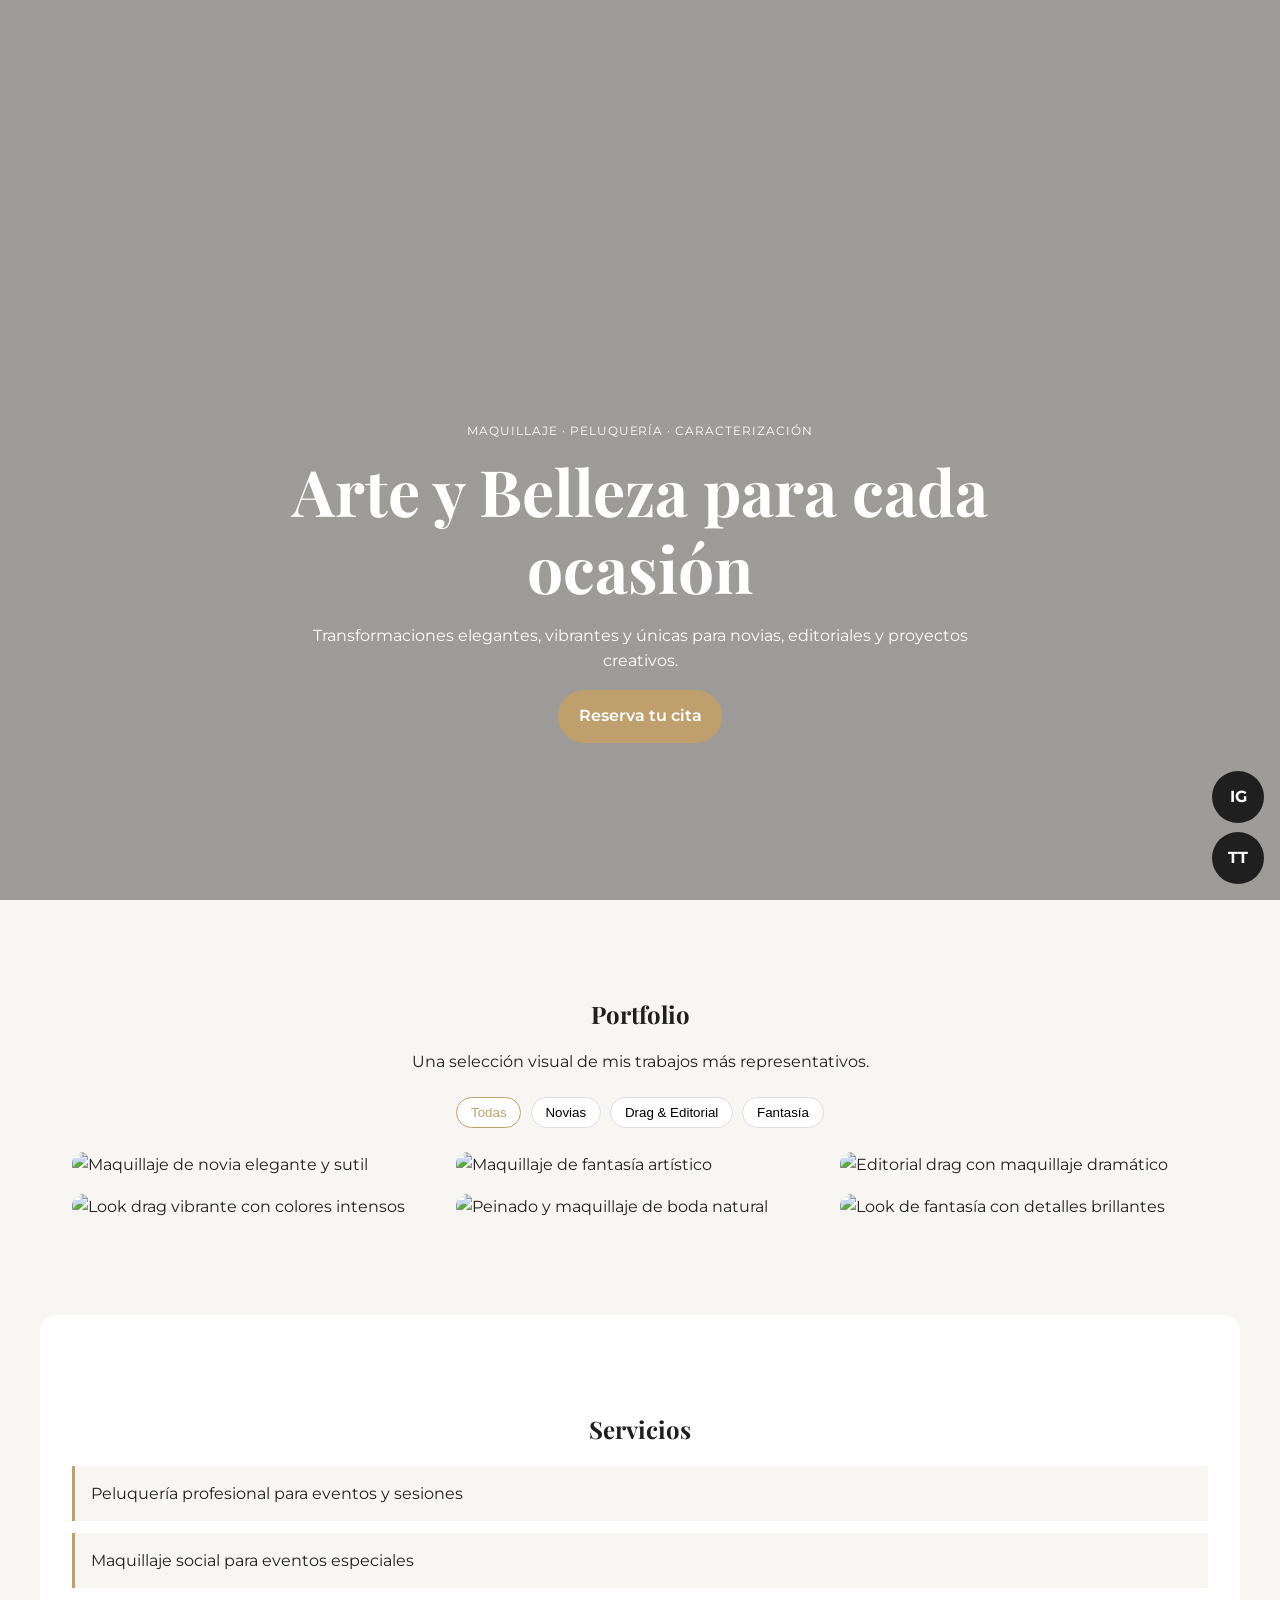
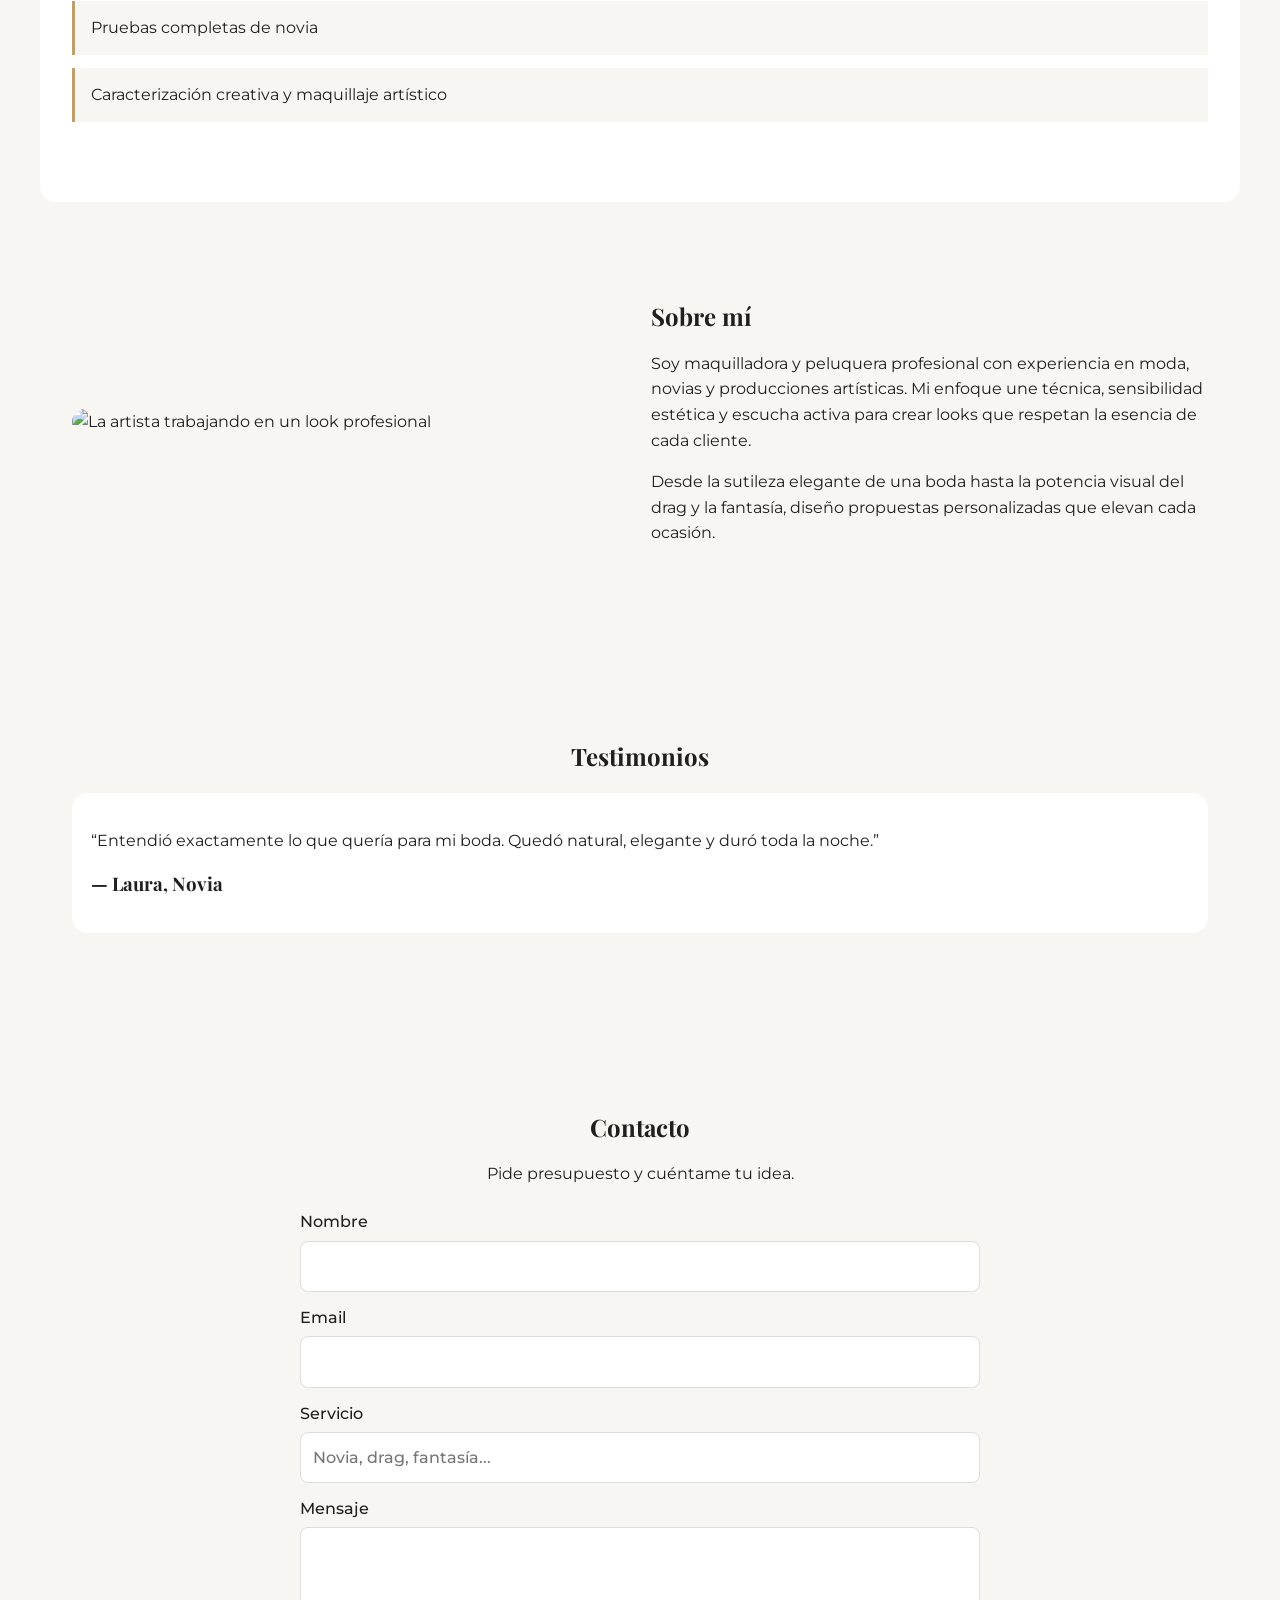
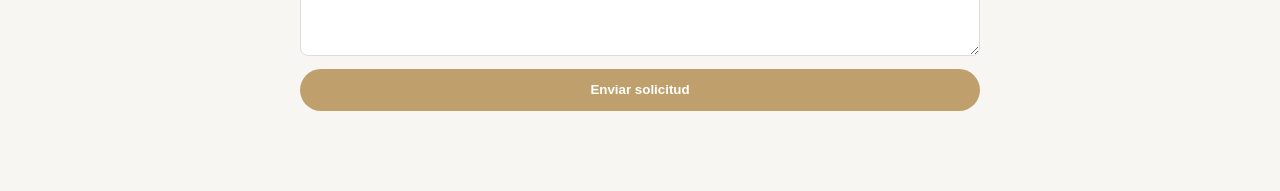
==== portfolio.html @ f9fb8cdd "Add root index.html for quick visual preview" ====
<!doctype html>
<html lang="es">
<head>
  <meta charset="UTF-8" />
  <meta name="viewport" content="width=device-width, initial-scale=1.0" />
  <meta name="description" content="Portfolio profesional de maquilladora y peluquera especializada en novias, drag y fantasía." />
  <title>Portfolio | Maquilladora & Peluquera Profesional</title>
  <link rel="preconnect" href="https://fonts.googleapis.com" />
  <link rel="preconnect" href="https://fonts.gstatic.com" crossorigin />
  <link href="https://fonts.googleapis.com/css2?family=Montserrat:wght@300;400;500;600&family=Playfair+Display:wght@500;700&display=swap" rel="stylesheet" />
  <link rel="stylesheet" href="portfolio.css" />
</head>
<body>
  <header class="hero" id="inicio">
    <div class="hero-overlay"></div>
    <div class="hero-content fade-in">
      <p class="hero-kicker">Maquillaje · Peluquería · Caracterización</p>
      <h1>Arte y Belleza para cada ocasión</h1>
      <p class="hero-subtitle">Transformaciones elegantes, vibrantes y únicas para novias, editoriales y proyectos creativos.</p>
      <a href="#contacto" class="btn-primary">Reserva tu cita</a>
    </div>
  </header>

  <main>
    <section class="section" id="portfolio">
      <div class="section-head fade-in">
        <h2>Portfolio</h2>
        <p>Una selección visual de mis trabajos más representativos.</p>
      </div>
      <div class="filters fade-in" role="tablist" aria-label="Filtros de galería">
        <button class="filter-btn active" data-filter="all">Todas</button>
        <button class="filter-btn" data-filter="novias">Novias</button>
        <button class="filter-btn" data-filter="drag">Drag & Editorial</button>
        <button class="filter-btn" data-filter="fantasia">Fantasía</button>
      </div>

      <div class="gallery" id="gallery">
        <article class="gallery-item fade-in" data-category="novias">
          <img src="https://images.unsplash.com/photo-1520854221256-17451cc331bf?auto=format&fit=crop&w=900&q=80" srcset="https://images.unsplash.com/photo-1520854221256-17451cc331bf?auto=format&fit=crop&w=480&q=70 480w, https://images.unsplash.com/photo-1520854221256-17451cc331bf?auto=format&fit=crop&w=900&q=80 900w" sizes="(max-width: 768px) 100vw, 33vw" alt="Maquillaje de novia elegante y sutil" loading="lazy" />
        </article>
        <article class="gallery-item fade-in" data-category="drag">
          <img src="https://images.unsplash.com/photo-1524504388940-b1c1722653e1?auto=format&fit=crop&w=900&q=80" srcset="https://images.unsplash.com/photo-1524504388940-b1c1722653e1?auto=format&fit=crop&w=480&q=70 480w, https://images.unsplash.com/photo-1524504388940-b1c1722653e1?auto=format&fit=crop&w=900&q=80 900w" sizes="(max-width: 768px) 100vw, 33vw" alt="Look drag vibrante con colores intensos" loading="lazy" />
        </article>
        <article class="gallery-item fade-in" data-category="fantasia">
          <img src="https://images.unsplash.com/photo-1487412720507-e7ab37603c6f?auto=format&fit=crop&w=900&q=80" srcset="https://images.unsplash.com/photo-1487412720507-e7ab37603c6f?auto=format&fit=crop&w=480&q=70 480w, https://images.unsplash.com/photo-1487412720507-e7ab37603c6f?auto=format&fit=crop&w=900&q=80 900w" sizes="(max-width: 768px) 100vw, 33vw" alt="Maquillaje de fantasía artístico" loading="lazy" />
        </article>
        <article class="gallery-item fade-in" data-category="novias">
          <img src="https://images.unsplash.com/photo-1525258946800-98cfd641d0de?auto=format&fit=crop&w=900&q=80" srcset="https://images.unsplash.com/photo-1525258946800-98cfd641d0de?auto=format&fit=crop&w=480&q=70 480w, https://images.unsplash.com/photo-1525258946800-98cfd641d0de?auto=format&fit=crop&w=900&q=80 900w" sizes="(max-width: 768px) 100vw, 33vw" alt="Peinado y maquillaje de boda natural" loading="lazy" />
        </article>
        <article class="gallery-item fade-in" data-category="drag">
          <img src="https://images.unsplash.com/photo-1515886657613-9f3515b0c78f?auto=format&fit=crop&w=900&q=80" srcset="https://images.unsplash.com/photo-1515886657613-9f3515b0c78f?auto=format&fit=crop&w=480&q=70 480w, https://images.unsplash.com/photo-1515886657613-9f3515b0c78f?auto=format&fit=crop&w=900&q=80 900w" sizes="(max-width: 768px) 100vw, 33vw" alt="Editorial drag con maquillaje dramático" loading="lazy" />
        </article>
        <article class="gallery-item fade-in" data-category="fantasia">
          <img src="https://images.unsplash.com/photo-1494790108377-be9c29b29330?auto=format&fit=crop&w=900&q=80" srcset="https://images.unsplash.com/photo-1494790108377-be9c29b29330?auto=format&fit=crop&w=480&q=70 480w, https://images.unsplash.com/photo-1494790108377-be9c29b29330?auto=format&fit=crop&w=900&q=80 900w" sizes="(max-width: 768px) 100vw, 33vw" alt="Look de fantasía con detalles brillantes" loading="lazy" />
        </article>
      </div>
    </section>

    <section class="section services" id="servicios">
      <div class="section-head fade-in">
        <h2>Servicios</h2>
      </div>
      <ul class="service-list">
        <li class="fade-in">Peluquería profesional para eventos y sesiones</li>
        <li class="fade-in">Maquillaje social para eventos especiales</li>
        <li class="fade-in">Pruebas completas de novia</li>
        <li class="fade-in">Caracterización creativa y maquillaje artístico</li>
      </ul>
    </section>

    <section class="section about" id="sobre-mi">
      <div class="about-media fade-in">
        <img src="https://images.unsplash.com/photo-1522335789203-aabd1fc54bc9?auto=format&fit=crop&w=1200&q=80" alt="La artista trabajando en un look profesional" loading="lazy" />
      </div>
      <div class="about-content fade-in">
        <h2>Sobre mí</h2>
        <p>Soy maquilladora y peluquera profesional con experiencia en moda, novias y producciones artísticas. Mi enfoque une técnica, sensibilidad estética y escucha activa para crear looks que respetan la esencia de cada cliente.</p>
        <p>Desde la sutileza elegante de una boda hasta la potencia visual del drag y la fantasía, diseño propuestas personalizadas que elevan cada ocasión.</p>
      </div>
    </section>

    <section class="section testimonials" id="testimonios">
      <div class="section-head fade-in">
        <h2>Testimonios</h2>
      </div>
      <div class="testimonial-carousel fade-in">
        <article class="testimonial active">
          <p>“Entendió exactamente lo que quería para mi boda. Quedó natural, elegante y duró toda la noche.”</p>
          <h3>— Laura, Novia</h3>
        </article>
        <article class="testimonial">
          <p>“Su trabajo en editorial drag fue impecable: color, precisión y actitud. Repetiría sin duda.”</p>
          <h3>— Alex, Artista Visual</h3>
        </article>
        <article class="testimonial">
          <p>“Me encantó la propuesta de fantasía; logró un look creativo y sofisticado para mi shooting.”</p>
          <h3>— Marta, Clienta</h3>
        </article>
      </div>
    </section>

    <section class="section contact" id="contacto">
      <div class="section-head fade-in">
        <h2>Contacto</h2>
        <p>Pide presupuesto y cuéntame tu idea.</p>
      </div>
      <form class="contact-form fade-in" action="#" method="post">
        <label>Nombre
          <input type="text" name="nombre" required>
        </label>
        <label>Email
          <input type="email" name="email" required>
        </label>
        <label>Servicio
          <input type="text" name="servicio" placeholder="Novia, drag, fantasía...">
        </label>
        <label>Mensaje
          <textarea name="mensaje" rows="4" required></textarea>
        </label>
        <button type="submit" class="btn-primary">Enviar solicitud</button>
      </form>
    </section>
  </main>

  <aside class="social-float" aria-label="Redes sociales">
    <a href="https://instagram.com" target="_blank" rel="noopener noreferrer" aria-label="Instagram">IG</a>
    <a href="https://tiktok.com" target="_blank" rel="noopener noreferrer" aria-label="TikTok">TT</a>
  </aside>

  <script src="portfolio.js"></script>
</body>
</html>
---- portfolio.css ----
:root {
  --bg: #f8f6f2;
  --text: #1f1f1f;
  --gold: #bfa06c;
  --card: #ffffff;
}
* { box-sizing: border-box; }
body {
  margin: 0;
  font-family: 'Montserrat', sans-serif;
  color: var(--text);
  background: var(--bg);
  line-height: 1.6;
}
h1, h2, h3 {
  font-family: 'Playfair Display', serif;
  line-height: 1.2;
}
.hero {
  min-height: 100vh;
  background: linear-gradient(rgba(20,20,20,.4), rgba(20,20,20,.4)),
    url('https://images.unsplash.com/photo-1521572163474-6864f9cf17ab?auto=format&fit=crop&w=1600&q=80') center/cover no-repeat;
  position: relative;
  display: grid;
  place-items: center;
  padding: 2rem 1rem;
}
.hero-content { max-width: 720px; color: #fff; text-align: center; position: relative; z-index: 1; }
.hero-kicker { letter-spacing: .08em; text-transform: uppercase; font-size: .78rem; }
.hero h1 { font-size: clamp(2rem, 8vw, 4rem); margin: .5rem 0; }
.btn-primary {
  display: inline-block; background: var(--gold); color: #fff; text-decoration: none;
  padding: .85rem 1.3rem; border-radius: 99px; border: none; font-weight: 600;
}
.section { padding: 4rem 1rem; max-width: 1200px; margin: 0 auto; }
.section-head { text-align: center; margin-bottom: 1.4rem; }
.filters { display: flex; gap: .6rem; justify-content: center; flex-wrap: wrap; margin-bottom: 1.5rem; }
.filter-btn {
  border: 1px solid #ddd; background: #fff; padding: .45rem .85rem; border-radius: 50px; cursor: pointer;
}
.filter-btn.active { border-color: var(--gold); color: var(--gold); }
.gallery { column-count: 1; column-gap: 1rem; }
.gallery-item { break-inside: avoid; margin: 0 0 1rem; }
.gallery-item img { width: 100%; display: block; border-radius: 12px; }
.services { background: #fff; border-radius: 16px; }
.service-list { list-style: none; margin: 0; padding: 0; display: grid; gap: .8rem; }
.service-list li { background: var(--bg); padding: .9rem 1rem; border-left: 3px solid var(--gold); }
.about { display: grid; gap: 1.4rem; }
.about-media img { width: 100%; border-radius: 14px; }
.testimonial-carousel { position: relative; background: #fff; border-radius: 16px; padding: 1.2rem; }
.testimonial { display: none; }
.testimonial.active { display: block; }
.contact-form { display: grid; gap: .8rem; max-width: 680px; margin: 0 auto; }
label { display: grid; gap: .35rem; font-weight: 500; }
input, textarea {
  border: 1px solid #ddd; border-radius: 8px; padding: .75rem; font: inherit; background: #fff;
}
.social-float {
  position: fixed; right: 1rem; bottom: 1rem; display: grid; gap: .55rem; z-index: 20;
}
.social-float a {
  width: 52px; height: 52px; border-radius: 50%; display: grid; place-items: center;
  background: #1f1f1f; color: #fff; font-weight: 700; text-decoration: none;
}
.fade-in { opacity: 0; transform: translateY(16px); transition: opacity .7s ease, transform .7s ease; }
.fade-in.visible { opacity: 1; transform: none; }
@media (min-width: 700px) {
  .gallery { column-count: 2; }
  .about { grid-template-columns: 1fr 1fr; align-items: center; }
}
@media (min-width: 1024px) {
  .gallery { column-count: 3; }
  .section { padding: 5rem 2rem; }
}
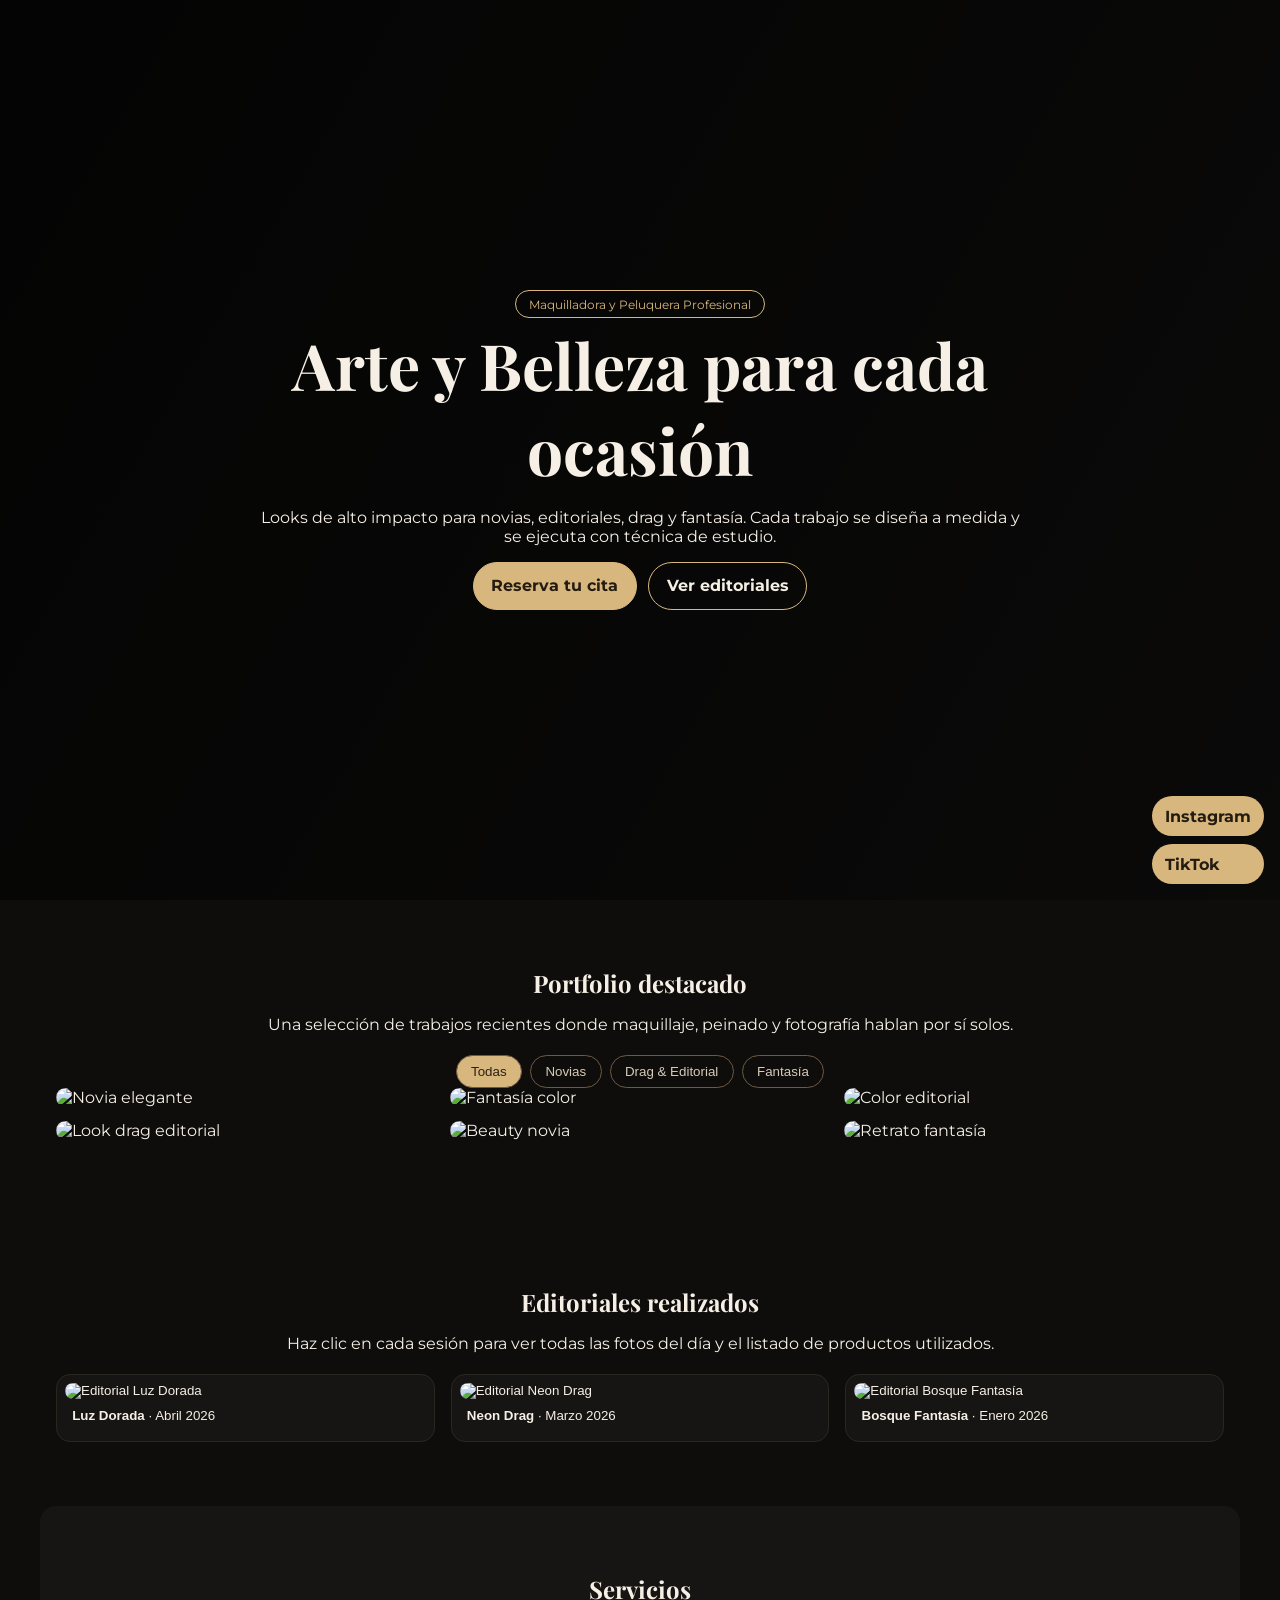
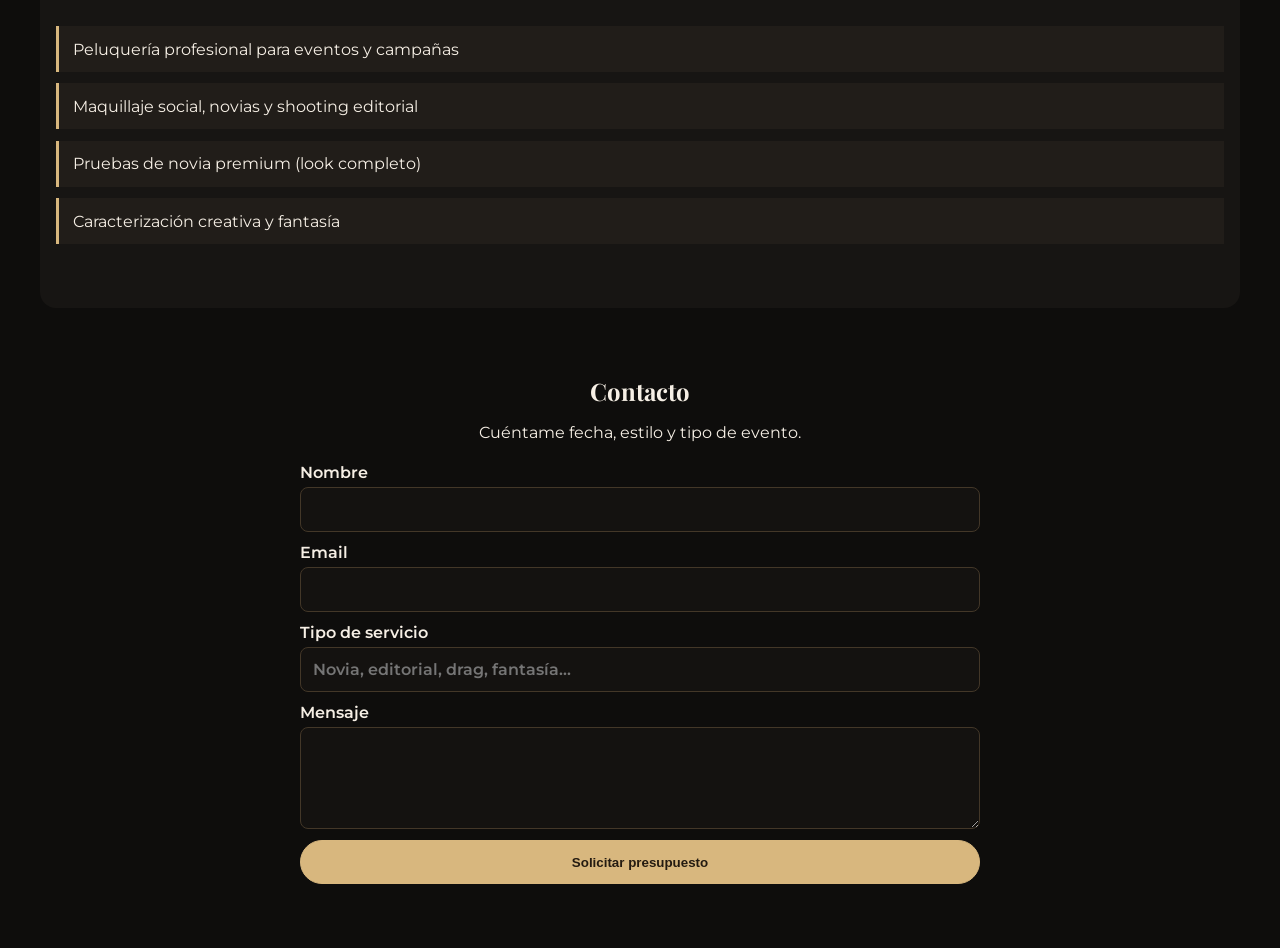
==== commit d3c704d3: "Revamp portfolio with richer visuals and clickable editorial sessions" ====
--- a/portfolio.html
+++ b/portfolio.html
@@ -3,29 +3,31 @@
 <head>
   <meta charset="UTF-8" />
   <meta name="viewport" content="width=device-width, initial-scale=1.0" />
-  <meta name="description" content="Portfolio profesional de maquilladora y peluquera especializada en novias, drag y fantasía." />
-  <title>Portfolio | Maquilladora & Peluquera Profesional</title>
+  <meta name="description" content="Portfolio premium de maquilladora y peluquera profesional: novias, drag, fantasía y editoriales." />
+  <title>Portfolio Visual | Maquillaje & Peluquería</title>
   <link rel="preconnect" href="https://fonts.googleapis.com" />
   <link rel="preconnect" href="https://fonts.gstatic.com" crossorigin />
-  <link href="https://fonts.googleapis.com/css2?family=Montserrat:wght@300;400;500;600&family=Playfair+Display:wght@500;700&display=swap" rel="stylesheet" />
+  <link href="https://fonts.googleapis.com/css2?family=Montserrat:wght@300;400;500;700&family=Playfair+Display:wght@500;700&display=swap" rel="stylesheet" />
   <link rel="stylesheet" href="portfolio.css" />
 </head>
 <body>
   <header class="hero" id="inicio">
-    <div class="hero-overlay"></div>
-    <div class="hero-content fade-in">
-      <p class="hero-kicker">Maquillaje · Peluquería · Caracterización</p>
+    <div class="hero-content fade-in visible">
+      <span class="pill">Maquilladora y Peluquera Profesional</span>
       <h1>Arte y Belleza para cada ocasión</h1>
-      <p class="hero-subtitle">Transformaciones elegantes, vibrantes y únicas para novias, editoriales y proyectos creativos.</p>
-      <a href="#contacto" class="btn-primary">Reserva tu cita</a>
+      <p>Looks de alto impacto para novias, editoriales, drag y fantasía. Cada trabajo se diseña a medida y se ejecuta con técnica de estudio.</p>
+      <div class="hero-actions">
+        <a class="btn-primary" href="#contacto">Reserva tu cita</a>
+        <a class="btn-secondary" href="#editoriales">Ver editoriales</a>
+      </div>
     </div>
   </header>
 
   <main>
     <section class="section" id="portfolio">
       <div class="section-head fade-in">
-        <h2>Portfolio</h2>
-        <p>Una selección visual de mis trabajos más representativos.</p>
+        <h2>Portfolio destacado</h2>
+        <p>Una selección de trabajos recientes donde maquillaje, peinado y fotografía hablan por sí solos.</p>
       </div>
       <div class="filters fade-in" role="tablist" aria-label="Filtros de galería">
         <button class="filter-btn active" data-filter="all">Todas</button>
@@ -35,97 +37,73 @@
       </div>
 
       <div class="gallery" id="gallery">
-        <article class="gallery-item fade-in" data-category="novias">
-          <img src="https://images.unsplash.com/photo-1520854221256-17451cc331bf?auto=format&fit=crop&w=900&q=80" srcset="https://images.unsplash.com/photo-1520854221256-17451cc331bf?auto=format&fit=crop&w=480&q=70 480w, https://images.unsplash.com/photo-1520854221256-17451cc331bf?auto=format&fit=crop&w=900&q=80 900w" sizes="(max-width: 768px) 100vw, 33vw" alt="Maquillaje de novia elegante y sutil" loading="lazy" />
-        </article>
-        <article class="gallery-item fade-in" data-category="drag">
-          <img src="https://images.unsplash.com/photo-1524504388940-b1c1722653e1?auto=format&fit=crop&w=900&q=80" srcset="https://images.unsplash.com/photo-1524504388940-b1c1722653e1?auto=format&fit=crop&w=480&q=70 480w, https://images.unsplash.com/photo-1524504388940-b1c1722653e1?auto=format&fit=crop&w=900&q=80 900w" sizes="(max-width: 768px) 100vw, 33vw" alt="Look drag vibrante con colores intensos" loading="lazy" />
-        </article>
-        <article class="gallery-item fade-in" data-category="fantasia">
-          <img src="https://images.unsplash.com/photo-1487412720507-e7ab37603c6f?auto=format&fit=crop&w=900&q=80" srcset="https://images.unsplash.com/photo-1487412720507-e7ab37603c6f?auto=format&fit=crop&w=480&q=70 480w, https://images.unsplash.com/photo-1487412720507-e7ab37603c6f?auto=format&fit=crop&w=900&q=80 900w" sizes="(max-width: 768px) 100vw, 33vw" alt="Maquillaje de fantasía artístico" loading="lazy" />
-        </article>
-        <article class="gallery-item fade-in" data-category="novias">
-          <img src="https://images.unsplash.com/photo-1525258946800-98cfd641d0de?auto=format&fit=crop&w=900&q=80" srcset="https://images.unsplash.com/photo-1525258946800-98cfd641d0de?auto=format&fit=crop&w=480&q=70 480w, https://images.unsplash.com/photo-1525258946800-98cfd641d0de?auto=format&fit=crop&w=900&q=80 900w" sizes="(max-width: 768px) 100vw, 33vw" alt="Peinado y maquillaje de boda natural" loading="lazy" />
-        </article>
-        <article class="gallery-item fade-in" data-category="drag">
-          <img src="https://images.unsplash.com/photo-1515886657613-9f3515b0c78f?auto=format&fit=crop&w=900&q=80" srcset="https://images.unsplash.com/photo-1515886657613-9f3515b0c78f?auto=format&fit=crop&w=480&q=70 480w, https://images.unsplash.com/photo-1515886657613-9f3515b0c78f?auto=format&fit=crop&w=900&q=80 900w" sizes="(max-width: 768px) 100vw, 33vw" alt="Editorial drag con maquillaje dramático" loading="lazy" />
-        </article>
-        <article class="gallery-item fade-in" data-category="fantasia">
-          <img src="https://images.unsplash.com/photo-1494790108377-be9c29b29330?auto=format&fit=crop&w=900&q=80" srcset="https://images.unsplash.com/photo-1494790108377-be9c29b29330?auto=format&fit=crop&w=480&q=70 480w, https://images.unsplash.com/photo-1494790108377-be9c29b29330?auto=format&fit=crop&w=900&q=80 900w" sizes="(max-width: 768px) 100vw, 33vw" alt="Look de fantasía con detalles brillantes" loading="lazy" />
-        </article>
+        <article class="gallery-item fade-in" data-category="novias"><img loading="lazy" src="https://images.unsplash.com/photo-1520854221256-17451cc331bf?auto=format&fit=crop&w=900&q=80" alt="Novia elegante" /></article>
+        <article class="gallery-item fade-in" data-category="drag"><img loading="lazy" src="https://images.unsplash.com/photo-1515886657613-9f3515b0c78f?auto=format&fit=crop&w=900&q=80" alt="Look drag editorial" /></article>
+        <article class="gallery-item fade-in" data-category="fantasia"><img loading="lazy" src="https://images.unsplash.com/photo-1487412720507-e7ab37603c6f?auto=format&fit=crop&w=900&q=80" alt="Fantasía color" /></article>
+        <article class="gallery-item fade-in" data-category="novias"><img loading="lazy" src="https://images.unsplash.com/photo-1525258946800-98cfd641d0de?auto=format&fit=crop&w=900&q=80" alt="Beauty novia" /></article>
+        <article class="gallery-item fade-in" data-category="drag"><img loading="lazy" src="https://images.unsplash.com/photo-1524504388940-b1c1722653e1?auto=format&fit=crop&w=900&q=80" alt="Color editorial" /></article>
+        <article class="gallery-item fade-in" data-category="fantasia"><img loading="lazy" src="https://images.unsplash.com/photo-1494790108377-be9c29b29330?auto=format&fit=crop&w=900&q=80" alt="Retrato fantasía" /></article>
+      </div>
+    </section>
+
+    <section class="section" id="editoriales">
+      <div class="section-head fade-in">
+        <h2>Editoriales realizados</h2>
+        <p>Haz clic en cada sesión para ver todas las fotos del día y el listado de productos utilizados.</p>
+      </div>
+      <div class="editorial-grid">
+        <button class="editorial-card fade-in" data-editorial="luz-dorada">
+          <img src="https://images.unsplash.com/photo-1521572163474-6864f9cf17ab?auto=format&fit=crop&w=1000&q=80" alt="Editorial Luz Dorada" loading="lazy" />
+          <span><strong>Luz Dorada</strong> · Abril 2026</span>
+        </button>
+        <button class="editorial-card fade-in" data-editorial="neon-drag">
+          <img src="https://images.unsplash.com/photo-1519699047748-de8e457a634e?auto=format&fit=crop&w=1000&q=80" alt="Editorial Neon Drag" loading="lazy" />
+          <span><strong>Neon Drag</strong> · Marzo 2026</span>
+        </button>
+        <button class="editorial-card fade-in" data-editorial="bosque-fantasia">
+          <img src="https://images.unsplash.com/photo-1522335789203-aabd1fc54bc9?auto=format&fit=crop&w=1000&q=80" alt="Editorial Bosque Fantasía" loading="lazy" />
+          <span><strong>Bosque Fantasía</strong> · Enero 2026</span>
+        </button>
       </div>
     </section>
 
     <section class="section services" id="servicios">
-      <div class="section-head fade-in">
-        <h2>Servicios</h2>
-      </div>
+      <div class="section-head fade-in"><h2>Servicios</h2></div>
       <ul class="service-list">
-        <li class="fade-in">Peluquería profesional para eventos y sesiones</li>
-        <li class="fade-in">Maquillaje social para eventos especiales</li>
-        <li class="fade-in">Pruebas completas de novia</li>
-        <li class="fade-in">Caracterización creativa y maquillaje artístico</li>
+        <li class="fade-in">Peluquería profesional para eventos y campañas</li>
+        <li class="fade-in">Maquillaje social, novias y shooting editorial</li>
+        <li class="fade-in">Pruebas de novia premium (look completo)</li>
+        <li class="fade-in">Caracterización creativa y fantasía</li>
       </ul>
     </section>
 
-    <section class="section about" id="sobre-mi">
-      <div class="about-media fade-in">
-        <img src="https://images.unsplash.com/photo-1522335789203-aabd1fc54bc9?auto=format&fit=crop&w=1200&q=80" alt="La artista trabajando en un look profesional" loading="lazy" />
-      </div>
-      <div class="about-content fade-in">
-        <h2>Sobre mí</h2>
-        <p>Soy maquilladora y peluquera profesional con experiencia en moda, novias y producciones artísticas. Mi enfoque une técnica, sensibilidad estética y escucha activa para crear looks que respetan la esencia de cada cliente.</p>
-        <p>Desde la sutileza elegante de una boda hasta la potencia visual del drag y la fantasía, diseño propuestas personalizadas que elevan cada ocasión.</p>
-      </div>
-    </section>
-
-    <section class="section testimonials" id="testimonios">
-      <div class="section-head fade-in">
-        <h2>Testimonios</h2>
-      </div>
-      <div class="testimonial-carousel fade-in">
-        <article class="testimonial active">
-          <p>“Entendió exactamente lo que quería para mi boda. Quedó natural, elegante y duró toda la noche.”</p>
-          <h3>— Laura, Novia</h3>
-        </article>
-        <article class="testimonial">
-          <p>“Su trabajo en editorial drag fue impecable: color, precisión y actitud. Repetiría sin duda.”</p>
-          <h3>— Alex, Artista Visual</h3>
-        </article>
-        <article class="testimonial">
-          <p>“Me encantó la propuesta de fantasía; logró un look creativo y sofisticado para mi shooting.”</p>
-          <h3>— Marta, Clienta</h3>
-        </article>
-      </div>
-    </section>
-
     <section class="section contact" id="contacto">
-      <div class="section-head fade-in">
-        <h2>Contacto</h2>
-        <p>Pide presupuesto y cuéntame tu idea.</p>
-      </div>
-      <form class="contact-form fade-in" action="#" method="post">
-        <label>Nombre
-          <input type="text" name="nombre" required>
-        </label>
-        <label>Email
-          <input type="email" name="email" required>
-        </label>
-        <label>Servicio
-          <input type="text" name="servicio" placeholder="Novia, drag, fantasía...">
-        </label>
-        <label>Mensaje
-          <textarea name="mensaje" rows="4" required></textarea>
-        </label>
-        <button type="submit" class="btn-primary">Enviar solicitud</button>
+      <div class="section-head fade-in"><h2>Contacto</h2><p>Cuéntame fecha, estilo y tipo de evento.</p></div>
+      <form class="contact-form fade-in">
+        <label>Nombre <input required type="text" /></label>
+        <label>Email <input required type="email" /></label>
+        <label>Tipo de servicio <input type="text" placeholder="Novia, editorial, drag, fantasía..." /></label>
+        <label>Mensaje <textarea rows="4" required></textarea></label>
+        <button class="btn-primary" type="submit">Solicitar presupuesto</button>
       </form>
     </section>
   </main>
 
   <aside class="social-float" aria-label="Redes sociales">
-    <a href="https://instagram.com" target="_blank" rel="noopener noreferrer" aria-label="Instagram">IG</a>
-    <a href="https://tiktok.com" target="_blank" rel="noopener noreferrer" aria-label="TikTok">TT</a>
+    <a href="https://instagram.com" target="_blank" rel="noopener noreferrer" aria-label="Instagram">Instagram</a>
+    <a href="https://tiktok.com" target="_blank" rel="noopener noreferrer" aria-label="TikTok">TikTok</a>
   </aside>
+
+  <dialog id="editorialModal" class="modal">
+    <button class="modal-close" id="closeModal" aria-label="Cerrar">×</button>
+    <div class="modal-content">
+      <h3 id="modalTitle"></h3>
+      <p id="modalDate"></p>
+      <div id="modalGallery" class="modal-gallery"></div>
+      <h4>Productos utilizados</h4>
+      <ul id="modalProducts" class="products"></ul>
+    </div>
+  </dialog>
 
   <script src="portfolio.js"></script>
 </body>
--- a/portfolio.css
+++ b/portfolio.css
@@ -1,74 +1,24 @@
-:root {
-  --bg: #f8f6f2;
-  --text: #1f1f1f;
-  --gold: #bfa06c;
-  --card: #ffffff;
-}
-* { box-sizing: border-box; }
-body {
-  margin: 0;
-  font-family: 'Montserrat', sans-serif;
-  color: var(--text);
-  background: var(--bg);
-  line-height: 1.6;
-}
-h1, h2, h3 {
-  font-family: 'Playfair Display', serif;
-  line-height: 1.2;
-}
-.hero {
-  min-height: 100vh;
-  background: linear-gradient(rgba(20,20,20,.4), rgba(20,20,20,.4)),
-    url('https://images.unsplash.com/photo-1521572163474-6864f9cf17ab?auto=format&fit=crop&w=1600&q=80') center/cover no-repeat;
-  position: relative;
-  display: grid;
-  place-items: center;
-  padding: 2rem 1rem;
-}
-.hero-content { max-width: 720px; color: #fff; text-align: center; position: relative; z-index: 1; }
-.hero-kicker { letter-spacing: .08em; text-transform: uppercase; font-size: .78rem; }
-.hero h1 { font-size: clamp(2rem, 8vw, 4rem); margin: .5rem 0; }
-.btn-primary {
-  display: inline-block; background: var(--gold); color: #fff; text-decoration: none;
-  padding: .85rem 1.3rem; border-radius: 99px; border: none; font-weight: 600;
-}
-.section { padding: 4rem 1rem; max-width: 1200px; margin: 0 auto; }
-.section-head { text-align: center; margin-bottom: 1.4rem; }
-.filters { display: flex; gap: .6rem; justify-content: center; flex-wrap: wrap; margin-bottom: 1.5rem; }
-.filter-btn {
-  border: 1px solid #ddd; background: #fff; padding: .45rem .85rem; border-radius: 50px; cursor: pointer;
-}
-.filter-btn.active { border-color: var(--gold); color: var(--gold); }
-.gallery { column-count: 1; column-gap: 1rem; }
-.gallery-item { break-inside: avoid; margin: 0 0 1rem; }
-.gallery-item img { width: 100%; display: block; border-radius: 12px; }
-.services { background: #fff; border-radius: 16px; }
-.service-list { list-style: none; margin: 0; padding: 0; display: grid; gap: .8rem; }
-.service-list li { background: var(--bg); padding: .9rem 1rem; border-left: 3px solid var(--gold); }
-.about { display: grid; gap: 1.4rem; }
-.about-media img { width: 100%; border-radius: 14px; }
-.testimonial-carousel { position: relative; background: #fff; border-radius: 16px; padding: 1.2rem; }
-.testimonial { display: none; }
-.testimonial.active { display: block; }
-.contact-form { display: grid; gap: .8rem; max-width: 680px; margin: 0 auto; }
-label { display: grid; gap: .35rem; font-weight: 500; }
-input, textarea {
-  border: 1px solid #ddd; border-radius: 8px; padding: .75rem; font: inherit; background: #fff;
-}
-.social-float {
-  position: fixed; right: 1rem; bottom: 1rem; display: grid; gap: .55rem; z-index: 20;
-}
-.social-float a {
-  width: 52px; height: 52px; border-radius: 50%; display: grid; place-items: center;
-  background: #1f1f1f; color: #fff; font-weight: 700; text-decoration: none;
-}
-.fade-in { opacity: 0; transform: translateY(16px); transition: opacity .7s ease, transform .7s ease; }
-.fade-in.visible { opacity: 1; transform: none; }
-@media (min-width: 700px) {
-  .gallery { column-count: 2; }
-  .about { grid-template-columns: 1fr 1fr; align-items: center; }
-}
-@media (min-width: 1024px) {
-  .gallery { column-count: 3; }
-  .section { padding: 5rem 2rem; }
-}
+:root{--bg:#0e0d0c;--card:#171513;--text:#f6efe5;--muted:#d7cab7;--gold:#d8b77e}
+*{box-sizing:border-box}body{margin:0;background:var(--bg);color:var(--text);font-family:Montserrat,sans-serif}
+h1,h2,h3,h4{font-family:'Playfair Display',serif;margin:.2rem 0}
+.hero{min-height:100vh;padding:2rem 1rem;display:grid;place-items:center;background:linear-gradient(120deg,rgba(0,0,0,.7),rgba(0,0,0,.25)),url('https://images.unsplash.com/photo-1512496015851-a90fb38ba796?auto=format&fit=crop&w=1800&q=80') center/cover}
+.hero-content{max-width:780px;text-align:center}
+.pill{display:inline-block;border:1px solid var(--gold);color:var(--gold);padding:.35rem .8rem;border-radius:999px;font-size:.78rem}
+.hero h1{font-size:clamp(2rem,8vw,4rem)}.hero-actions{display:flex;gap:.7rem;justify-content:center;flex-wrap:wrap}
+.btn-primary,.btn-secondary{padding:.85rem 1.1rem;border-radius:999px;text-decoration:none;font-weight:700;border:1px solid var(--gold)}
+.btn-primary{background:var(--gold);color:#241b11}.btn-secondary{color:var(--text)}
+.section{max-width:1200px;margin:auto;padding:4rem 1rem}.section-head{text-align:center;max-width:760px;margin:0 auto 1.3rem}
+.filters{display:flex;gap:.5rem;flex-wrap:wrap;justify-content:center}.filter-btn{background:transparent;border:1px solid #6d5a41;color:var(--muted);padding:.5rem .9rem;border-radius:999px}
+.filter-btn.active{background:var(--gold);color:#2b2114}
+.gallery{column-count:1;column-gap:.9rem}.gallery-item{break-inside:avoid;margin:0 0 .9rem}.gallery img,.editorial-card img{width:100%;display:block;border-radius:14px}
+.editorial-grid{display:grid;gap:1rem}.editorial-card{background:var(--card);color:var(--text);border:1px solid #2b261f;border-radius:14px;padding:.5rem;text-align:left}
+.editorial-card span{display:block;padding:.6rem .45rem}
+.services{background:var(--card);border-radius:16px}.service-list{list-style:none;padding:0;margin:0;display:grid;gap:.7rem}.service-list li{background:#211d19;padding:.85rem;border-left:3px solid var(--gold)}
+.contact-form{max-width:680px;margin:auto;display:grid;gap:.7rem}label{display:grid;gap:.3rem;font-weight:600}input,textarea{border:1px solid #433728;background:#141210;color:var(--text);padding:.75rem;border-radius:8px;font:inherit}
+.social-float{position:fixed;right:1rem;bottom:1rem;display:grid;gap:.5rem;z-index:40}.social-float a{background:var(--gold);color:#241b11;padding:.65rem .8rem;border-radius:999px;text-decoration:none;font-weight:700}
+.modal{width:min(980px,92vw);border:none;border-radius:18px;padding:0;background:#14110f;color:var(--text)}.modal::backdrop{background:rgba(0,0,0,.7)}
+.modal-content{padding:1rem}.modal-close{position:absolute;right:.4rem;top:.25rem;font-size:2rem;background:none;border:none;color:#fff;cursor:pointer}
+.modal-gallery{display:grid;grid-template-columns:1fr;gap:.6rem;margin:1rem 0}.products{display:grid;gap:.35rem;padding-left:1rem}
+.fade-in{opacity:0;transform:translateY(20px);transition:.6s}.fade-in.visible{opacity:1;transform:none}
+@media (min-width:760px){.gallery{column-count:2}.editorial-grid{grid-template-columns:repeat(3,1fr)}.modal-gallery{grid-template-columns:repeat(2,1fr)}}
+@media (min-width:1100px){.gallery{column-count:3}}
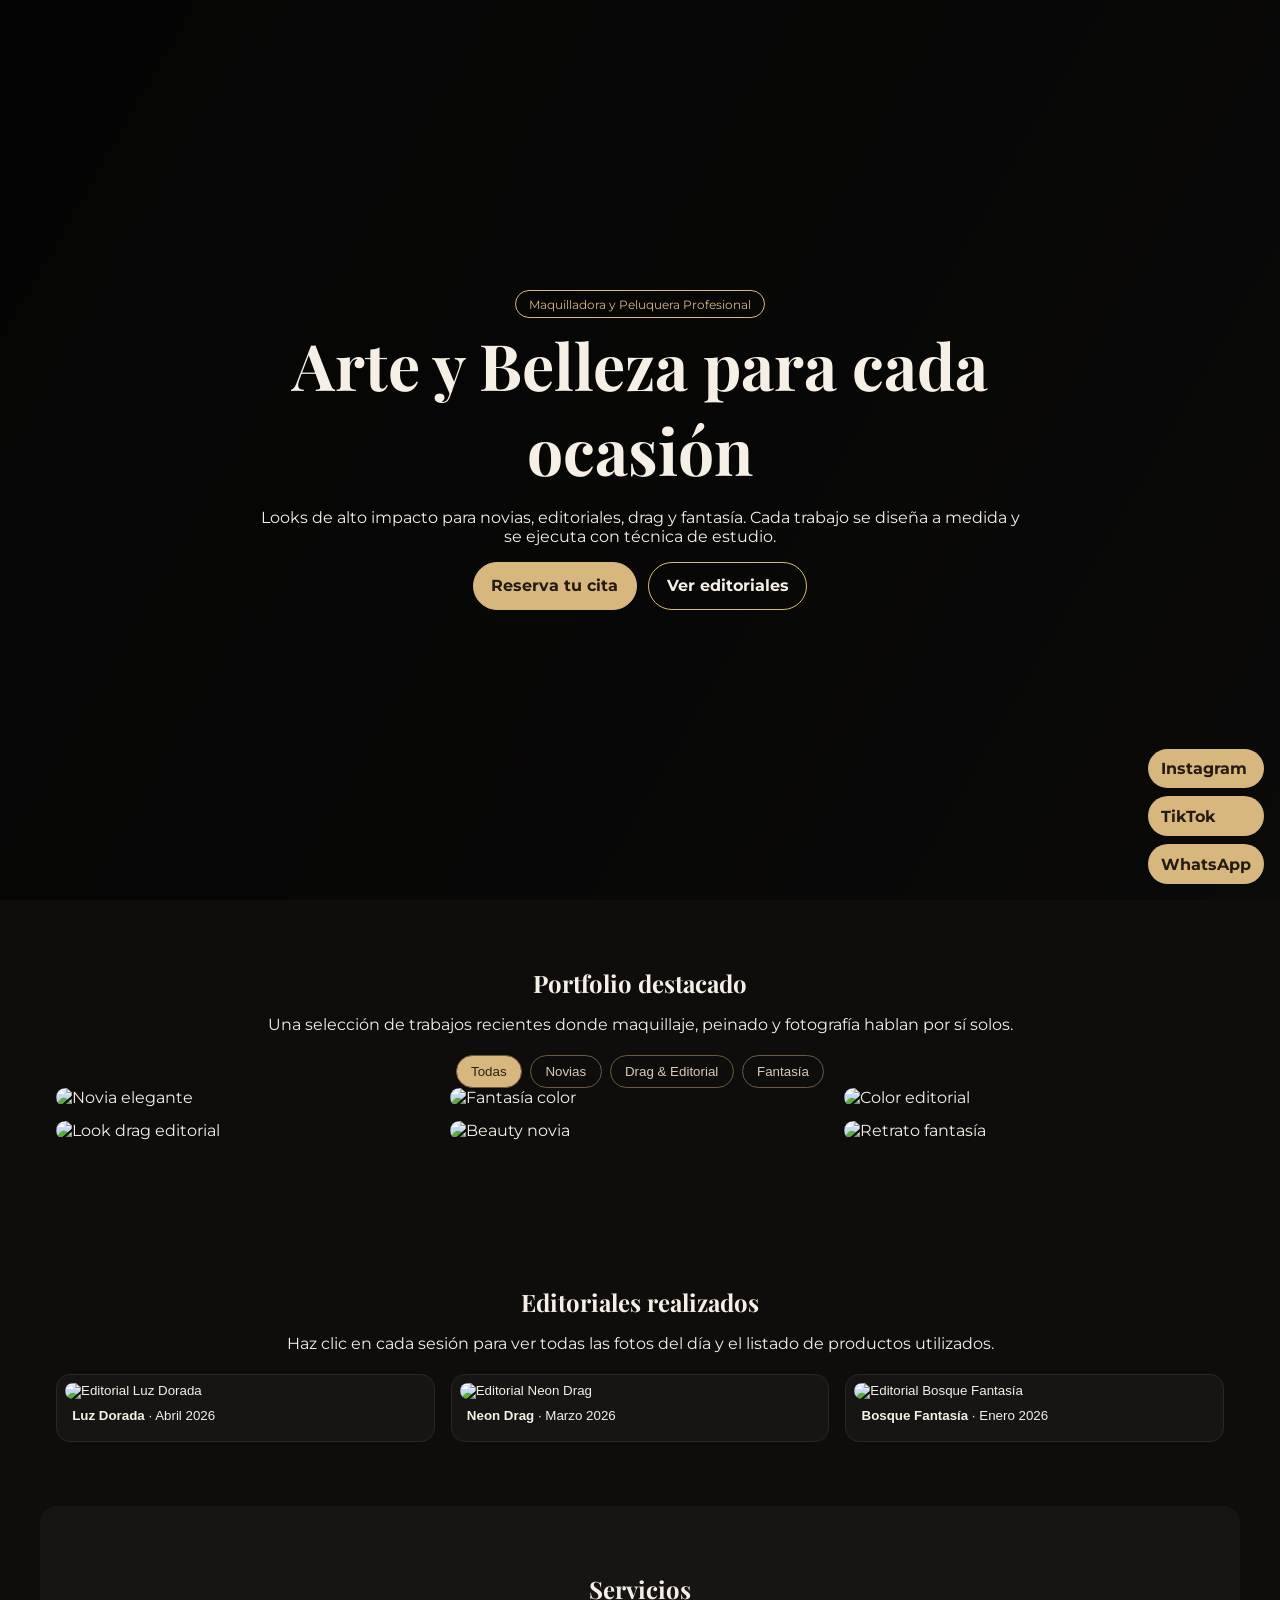
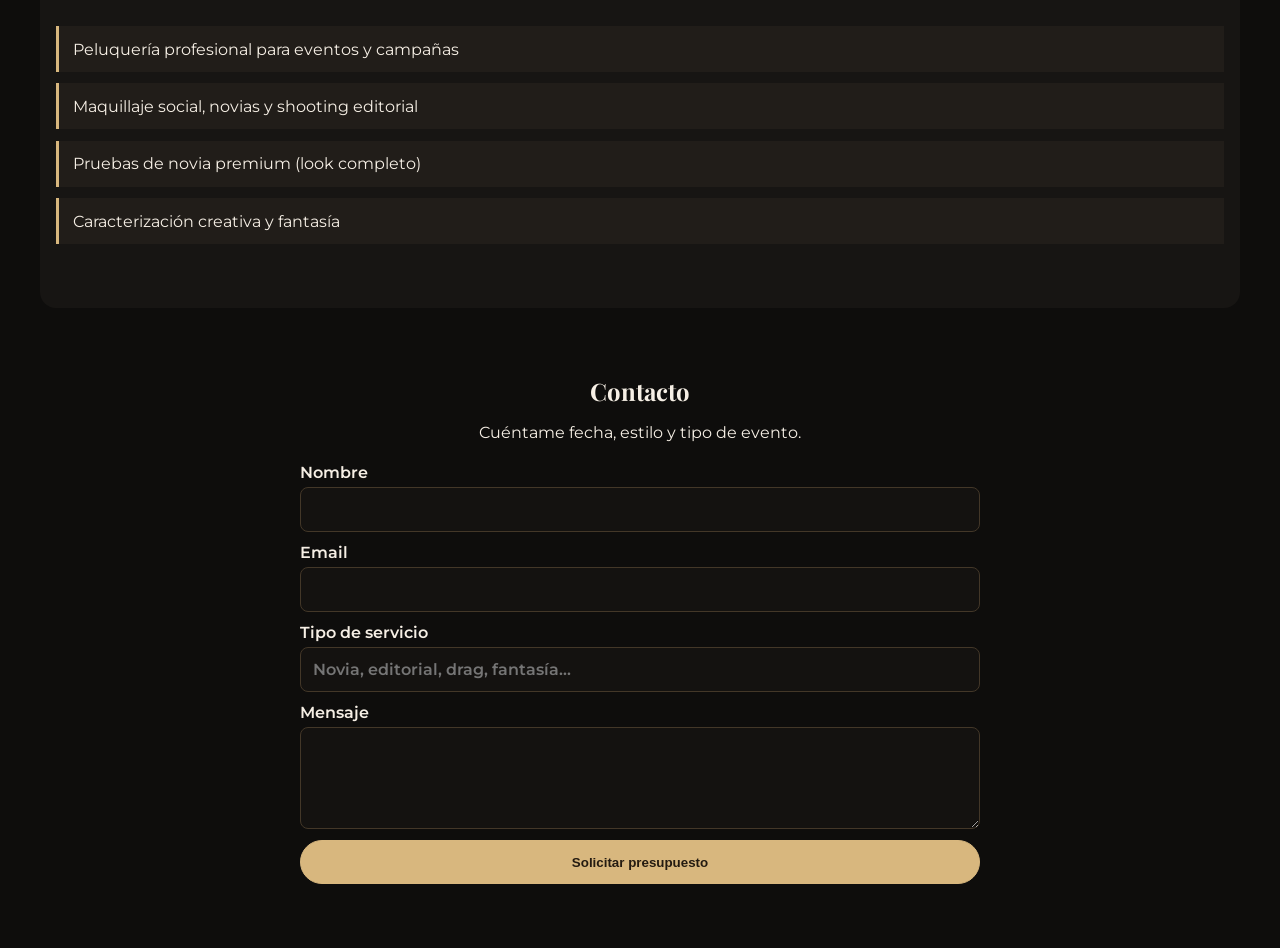
==== commit e3082697: "Add lightbox, project folders, PDF sheet export and WhatsApp CTA" ====
--- a/portfolio.html
+++ b/portfolio.html
@@ -92,6 +92,7 @@
   <aside class="social-float" aria-label="Redes sociales">
     <a href="https://instagram.com" target="_blank" rel="noopener noreferrer" aria-label="Instagram">Instagram</a>
     <a href="https://tiktok.com" target="_blank" rel="noopener noreferrer" aria-label="TikTok">TikTok</a>
+    <a href="https://wa.me/34600000000?text=Hola%2C%20quiero%20reservar%20una%20cita" target="_blank" rel="noopener noreferrer" aria-label="WhatsApp">WhatsApp</a>
   </aside>
 
   <dialog id="editorialModal" class="modal">
@@ -102,7 +103,15 @@
       <div id="modalGallery" class="modal-gallery"></div>
       <h4>Productos utilizados</h4>
       <ul id="modalProducts" class="products"></ul>
+      <button id="downloadSheet" class="btn-secondary" type="button">Descargar ficha técnica (PDF)</button>
     </div>
+  </dialog>
+
+  <dialog id="lightbox" class="lightbox">
+    <button id="closeLightbox" class="modal-close" aria-label="Cerrar">×</button>
+    <button id="prevImg" class="lb-nav" aria-label="Anterior">‹</button>
+    <img id="lightboxImg" alt="Foto editorial ampliada" />
+    <button id="nextImg" class="lb-nav" aria-label="Siguiente">›</button>
   </dialog>
 
   <script src="portfolio.js"></script>
--- a/portfolio.css
+++ b/portfolio.css
@@ -22,3 +22,9 @@
 .fade-in{opacity:0;transform:translateY(20px);transition:.6s}.fade-in.visible{opacity:1;transform:none}
 @media (min-width:760px){.gallery{column-count:2}.editorial-grid{grid-template-columns:repeat(3,1fr)}.modal-gallery{grid-template-columns:repeat(2,1fr)}}
 @media (min-width:1100px){.gallery{column-count:3}}
+.lightbox-thumb{padding:0;border:none;background:none;cursor:pointer}
+.lightbox{width:min(1000px,96vw);background:#0d0c0b;border:none;padding:2.5rem 1rem;border-radius:14px}
+.lightbox::backdrop{background:rgba(0,0,0,.86)}
+#lightboxImg{max-height:78vh;max-width:100%;display:block;margin:0 auto;border-radius:12px}
+.lb-nav{position:absolute;top:50%;transform:translateY(-50%);border:none;background:#0009;color:#fff;font-size:2rem;width:44px;height:44px;border-radius:50%;cursor:pointer}
+#prevImg{left:.5rem}#nextImg{right:.5rem}
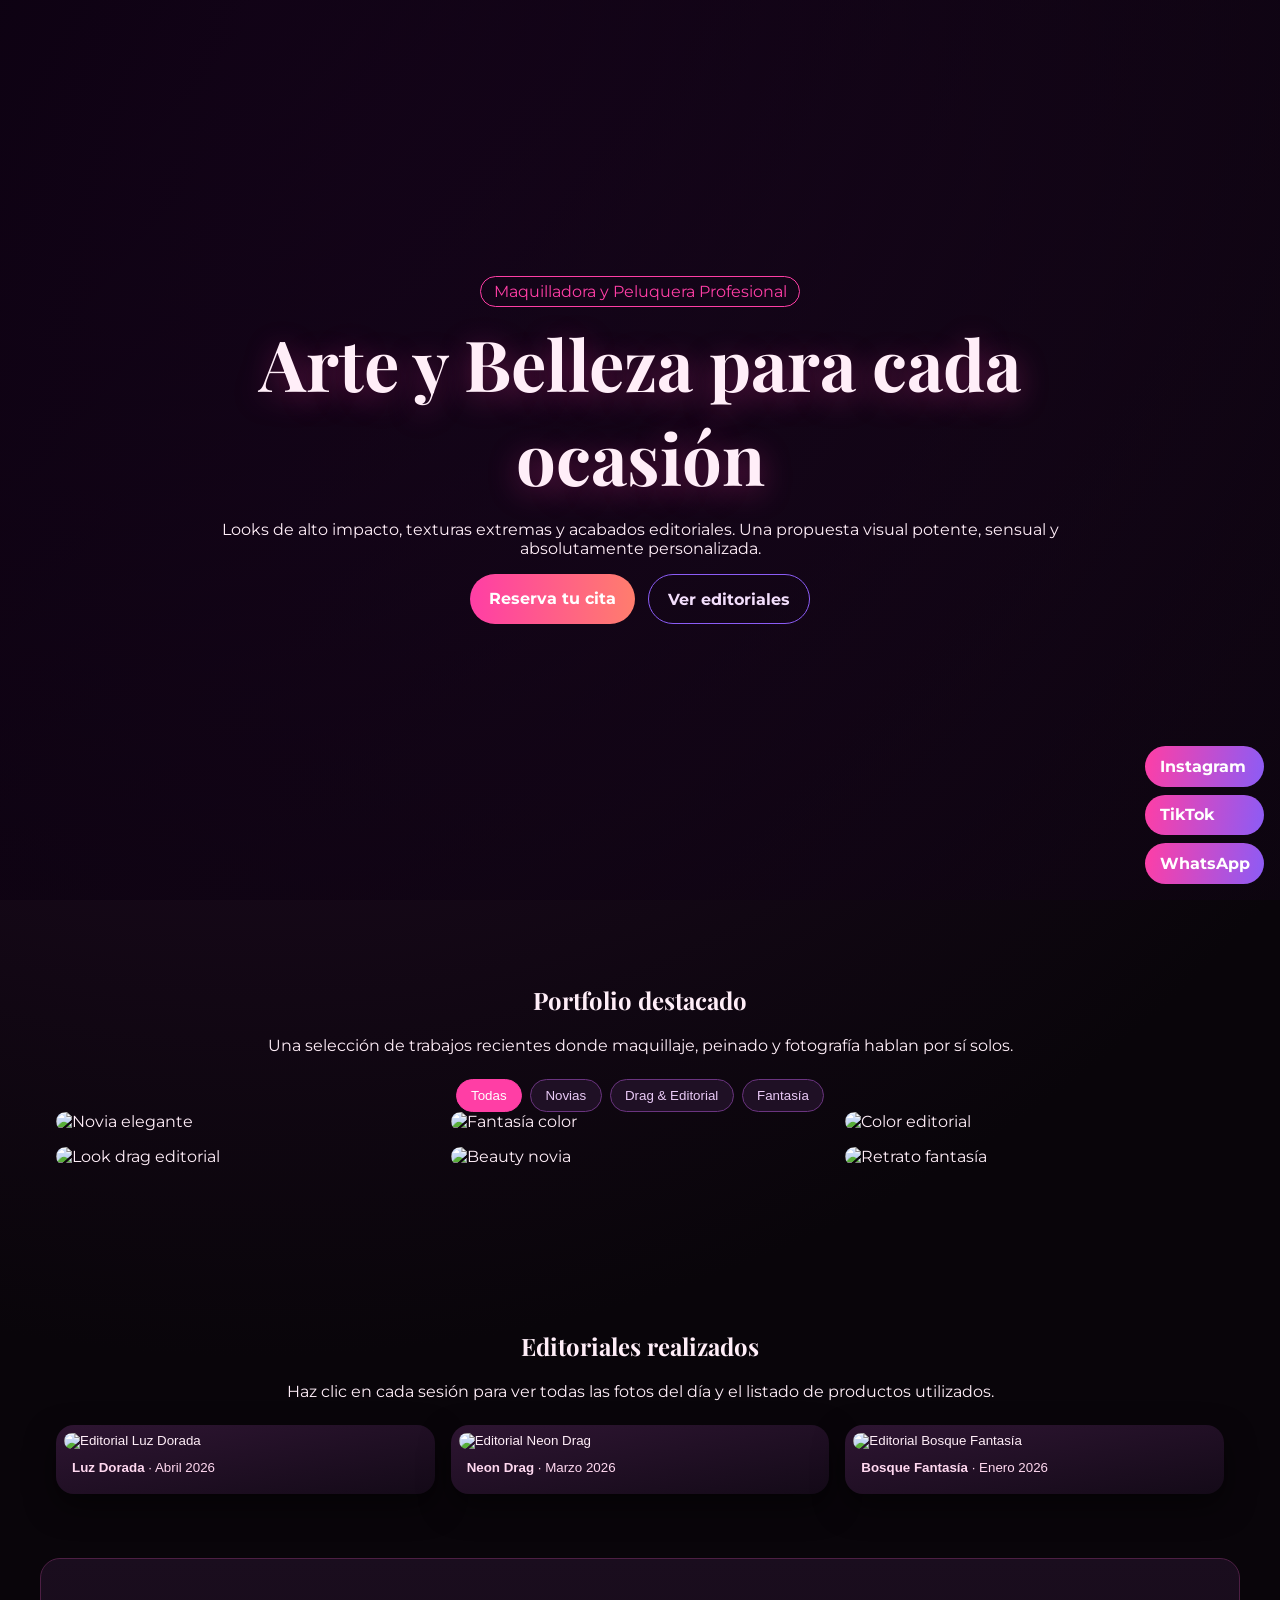
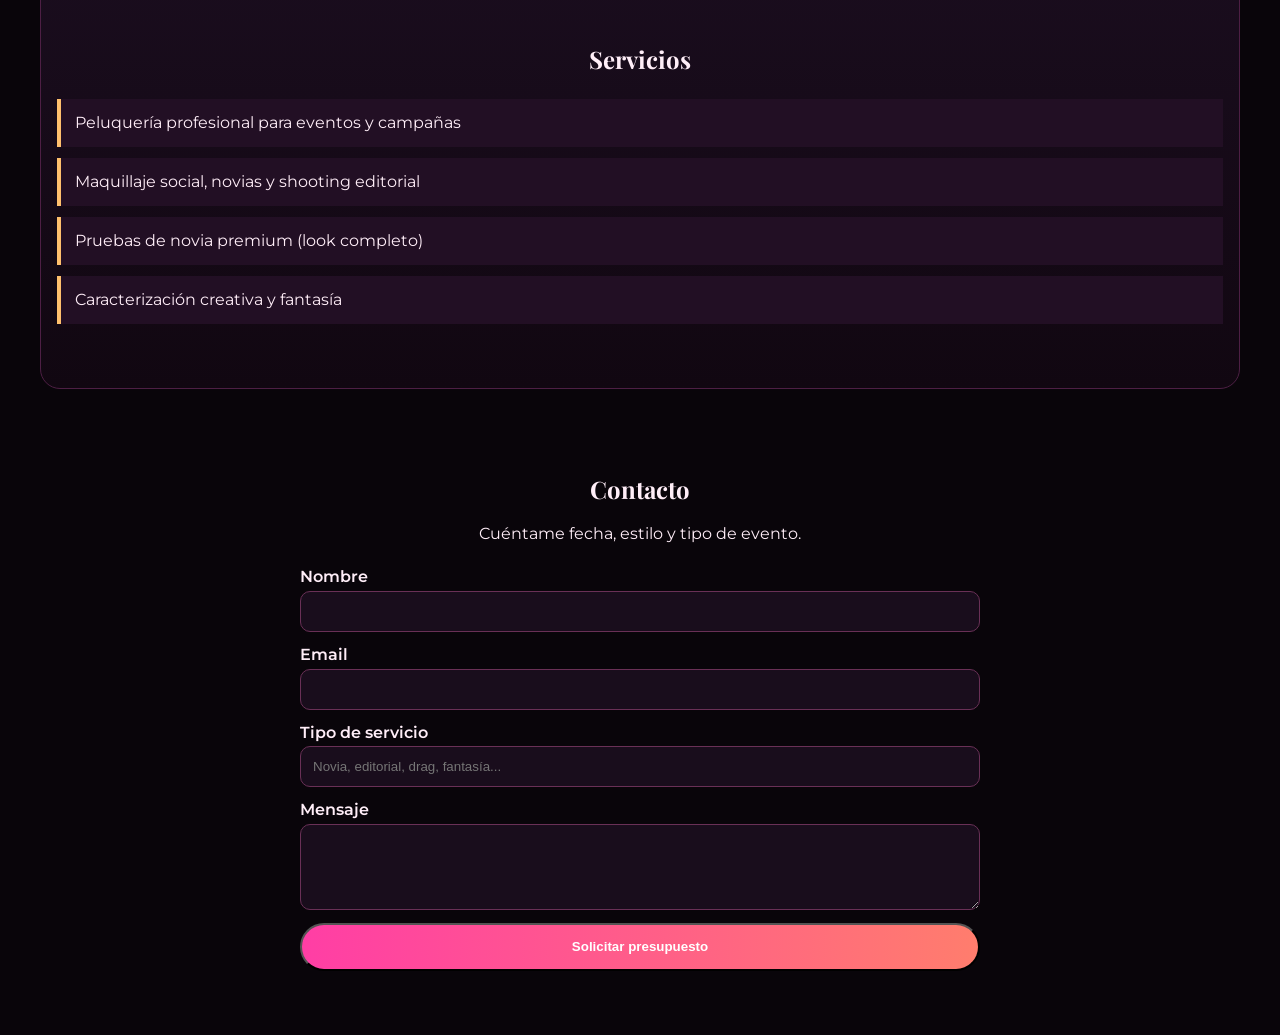
==== commit 2ed71fd9: "Redesign portfolio with bolder aesthetic and non-swipe editorial modal" ====
--- a/portfolio.html
+++ b/portfolio.html
@@ -15,7 +15,7 @@
     <div class="hero-content fade-in visible">
       <span class="pill">Maquilladora y Peluquera Profesional</span>
       <h1>Arte y Belleza para cada ocasión</h1>
-      <p>Looks de alto impacto para novias, editoriales, drag y fantasía. Cada trabajo se diseña a medida y se ejecuta con técnica de estudio.</p>
+      <p>Looks de alto impacto, texturas extremas y acabados editoriales. Una propuesta visual potente, sensual y absolutamente personalizada.</p>
       <div class="hero-actions">
         <a class="btn-primary" href="#contacto">Reserva tu cita</a>
         <a class="btn-secondary" href="#editoriales">Ver editoriales</a>
@@ -107,13 +107,6 @@
     </div>
   </dialog>
 
-  <dialog id="lightbox" class="lightbox">
-    <button id="closeLightbox" class="modal-close" aria-label="Cerrar">×</button>
-    <button id="prevImg" class="lb-nav" aria-label="Anterior">‹</button>
-    <img id="lightboxImg" alt="Foto editorial ampliada" />
-    <button id="nextImg" class="lb-nav" aria-label="Siguiente">›</button>
-  </dialog>
-
-  <script src="portfolio.js"></script>
+    <script src="portfolio.js"></script>
 </body>
 </html>
--- a/portfolio.css
+++ b/portfolio.css
@@ -1,30 +1,21 @@
-:root{--bg:#0e0d0c;--card:#171513;--text:#f6efe5;--muted:#d7cab7;--gold:#d8b77e}
-*{box-sizing:border-box}body{margin:0;background:var(--bg);color:var(--text);font-family:Montserrat,sans-serif}
-h1,h2,h3,h4{font-family:'Playfair Display',serif;margin:.2rem 0}
-.hero{min-height:100vh;padding:2rem 1rem;display:grid;place-items:center;background:linear-gradient(120deg,rgba(0,0,0,.7),rgba(0,0,0,.25)),url('https://images.unsplash.com/photo-1512496015851-a90fb38ba796?auto=format&fit=crop&w=1800&q=80') center/cover}
-.hero-content{max-width:780px;text-align:center}
-.pill{display:inline-block;border:1px solid var(--gold);color:var(--gold);padding:.35rem .8rem;border-radius:999px;font-size:.78rem}
-.hero h1{font-size:clamp(2rem,8vw,4rem)}.hero-actions{display:flex;gap:.7rem;justify-content:center;flex-wrap:wrap}
-.btn-primary,.btn-secondary{padding:.85rem 1.1rem;border-radius:999px;text-decoration:none;font-weight:700;border:1px solid var(--gold)}
-.btn-primary{background:var(--gold);color:#241b11}.btn-secondary{color:var(--text)}
-.section{max-width:1200px;margin:auto;padding:4rem 1rem}.section-head{text-align:center;max-width:760px;margin:0 auto 1.3rem}
-.filters{display:flex;gap:.5rem;flex-wrap:wrap;justify-content:center}.filter-btn{background:transparent;border:1px solid #6d5a41;color:var(--muted);padding:.5rem .9rem;border-radius:999px}
-.filter-btn.active{background:var(--gold);color:#2b2114}
-.gallery{column-count:1;column-gap:.9rem}.gallery-item{break-inside:avoid;margin:0 0 .9rem}.gallery img,.editorial-card img{width:100%;display:block;border-radius:14px}
-.editorial-grid{display:grid;gap:1rem}.editorial-card{background:var(--card);color:var(--text);border:1px solid #2b261f;border-radius:14px;padding:.5rem;text-align:left}
-.editorial-card span{display:block;padding:.6rem .45rem}
-.services{background:var(--card);border-radius:16px}.service-list{list-style:none;padding:0;margin:0;display:grid;gap:.7rem}.service-list li{background:#211d19;padding:.85rem;border-left:3px solid var(--gold)}
-.contact-form{max-width:680px;margin:auto;display:grid;gap:.7rem}label{display:grid;gap:.3rem;font-weight:600}input,textarea{border:1px solid #433728;background:#141210;color:var(--text);padding:.75rem;border-radius:8px;font:inherit}
-.social-float{position:fixed;right:1rem;bottom:1rem;display:grid;gap:.5rem;z-index:40}.social-float a{background:var(--gold);color:#241b11;padding:.65rem .8rem;border-radius:999px;text-decoration:none;font-weight:700}
-.modal{width:min(980px,92vw);border:none;border-radius:18px;padding:0;background:#14110f;color:var(--text)}.modal::backdrop{background:rgba(0,0,0,.7)}
-.modal-content{padding:1rem}.modal-close{position:absolute;right:.4rem;top:.25rem;font-size:2rem;background:none;border:none;color:#fff;cursor:pointer}
-.modal-gallery{display:grid;grid-template-columns:1fr;gap:.6rem;margin:1rem 0}.products{display:grid;gap:.35rem;padding-left:1rem}
-.fade-in{opacity:0;transform:translateY(20px);transition:.6s}.fade-in.visible{opacity:1;transform:none}
-@media (min-width:760px){.gallery{column-count:2}.editorial-grid{grid-template-columns:repeat(3,1fr)}.modal-gallery{grid-template-columns:repeat(2,1fr)}}
-@media (min-width:1100px){.gallery{column-count:3}}
-.lightbox-thumb{padding:0;border:none;background:none;cursor:pointer}
-.lightbox{width:min(1000px,96vw);background:#0d0c0b;border:none;padding:2.5rem 1rem;border-radius:14px}
-.lightbox::backdrop{background:rgba(0,0,0,.86)}
-#lightboxImg{max-height:78vh;max-width:100%;display:block;margin:0 auto;border-radius:12px}
-.lb-nav{position:absolute;top:50%;transform:translateY(-50%);border:none;background:#0009;color:#fff;font-size:2rem;width:44px;height:44px;border-radius:50%;cursor:pointer}
-#prevImg{left:.5rem}#nextImg{right:.5rem}
+:root{--bg:#09050a;--panel:#130a17;--panel2:#1f0f1f;--text:#ffeef8;--muted:#d9b8ca;--hot:#ff3ea5;--violet:#8b5cf6;--gold:#ffc06d}
+*{box-sizing:border-box}body{margin:0;background:radial-gradient(circle at 20% 0%,#2b0d30 0%,var(--bg) 48%);color:var(--text);font-family:Montserrat,sans-serif}
+h1,h2,h3,h4{font-family:'Playfair Display',serif}.section{max-width:1200px;margin:auto;padding:4rem 1rem}
+.hero{min-height:100vh;padding:2rem 1rem;display:grid;place-items:center;background:linear-gradient(130deg,rgba(10,0,15,.86),rgba(20,4,25,.35)),url('https://images.unsplash.com/photo-1512496015851-a90fb38ba796?auto=format&fit=crop&w=1800&q=80') center/cover}
+.hero-content{text-align:center;max-width:860px}.pill{display:inline-block;border:1px solid var(--hot);color:var(--hot);padding:.3rem .8rem;border-radius:99px}.hero h1{font-size:clamp(2.2rem,8vw,4.4rem);margin:.6rem 0;text-shadow:0 6px 30px #ff3ea55c}
+.hero-actions{display:flex;gap:.8rem;justify-content:center;flex-wrap:wrap}.btn-primary,.btn-secondary{border-radius:999px;padding:.9rem 1.2rem;text-decoration:none;font-weight:700}
+.btn-primary{background:linear-gradient(90deg,var(--hot),#ff7d6d);color:white}.btn-secondary{border:1px solid var(--violet);color:#f3defc}
+.section-head{text-align:center;max-width:760px;margin:0 auto 1.5rem}.filters{display:flex;gap:.5rem;justify-content:center;flex-wrap:wrap}
+.filter-btn{background:#1f1025;border:1px solid #6a347f;color:#e9c9f6;padding:.5rem .9rem;border-radius:999px}.filter-btn.active{background:var(--hot);border-color:var(--hot);color:#fff}
+.gallery{column-count:1;column-gap:1rem}.gallery-item{break-inside:avoid;margin-bottom:1rem}.gallery img,.editorial-card img{width:100%;border-radius:16px;display:block}
+.editorial-grid{display:grid;gap:1rem}.editorial-card{border:0;background:linear-gradient(170deg,#2e1532,#140a18);padding:.5rem;border-radius:18px;color:var(--text);box-shadow:0 12px 30px #0008;text-align:left}
+.editorial-card span{display:block;padding:.7rem .5rem;color:#ffd8f0}.services{background:linear-gradient(180deg,#1a0d1e,#110711);border:1px solid #4d1f44;border-radius:20px}
+.service-list{list-style:none;margin:0;padding:0;display:grid;gap:.7rem}.service-list li{background:#220f24;padding:.9rem;border-left:4px solid var(--gold)}
+.contact-form{max-width:680px;margin:auto;display:grid;gap:.8rem}label{display:grid;gap:.3rem;font-weight:600}input,textarea{background:#190d1c;color:#fff;border:1px solid #693056;padding:.75rem;border-radius:10px}
+.social-float{position:fixed;right:1rem;bottom:1rem;display:grid;gap:.5rem;z-index:90}.social-float a{padding:.68rem .9rem;background:linear-gradient(100deg,var(--hot),var(--violet));color:#fff;font-weight:700;text-decoration:none;border-radius:999px}
+.modal{width:min(1200px,96vw);height:min(92vh,1000px);overflow:auto;border:none;border-radius:22px;background:linear-gradient(180deg,#11080f,#130918);color:#fff}.modal::backdrop{background:rgba(0,0,0,.78)}
+.modal-content{padding:1.2rem}.modal-close{position:sticky;top:.3rem;float:right;border:none;background:#ffffff15;color:#fff;width:42px;height:42px;border-radius:50%;font-size:1.6rem;cursor:pointer}
+.modal-gallery{display:grid;grid-template-columns:1fr;gap:.8rem;margin:1rem 0}.modal-gallery img{width:100%;border-radius:14px;display:block}
+.products{display:grid;gap:.4rem;padding-left:1rem}.fade-in{opacity:0;transform:translateY(20px);transition:.6s}.fade-in.visible{opacity:1;transform:none}
+@media(min-width:760px){.gallery{column-count:2}.editorial-grid{grid-template-columns:repeat(3,1fr)}.modal-gallery{grid-template-columns:repeat(2,1fr)}}
+@media(min-width:1100px){.gallery{column-count:3}.modal-gallery{grid-template-columns:repeat(3,1fr)}}
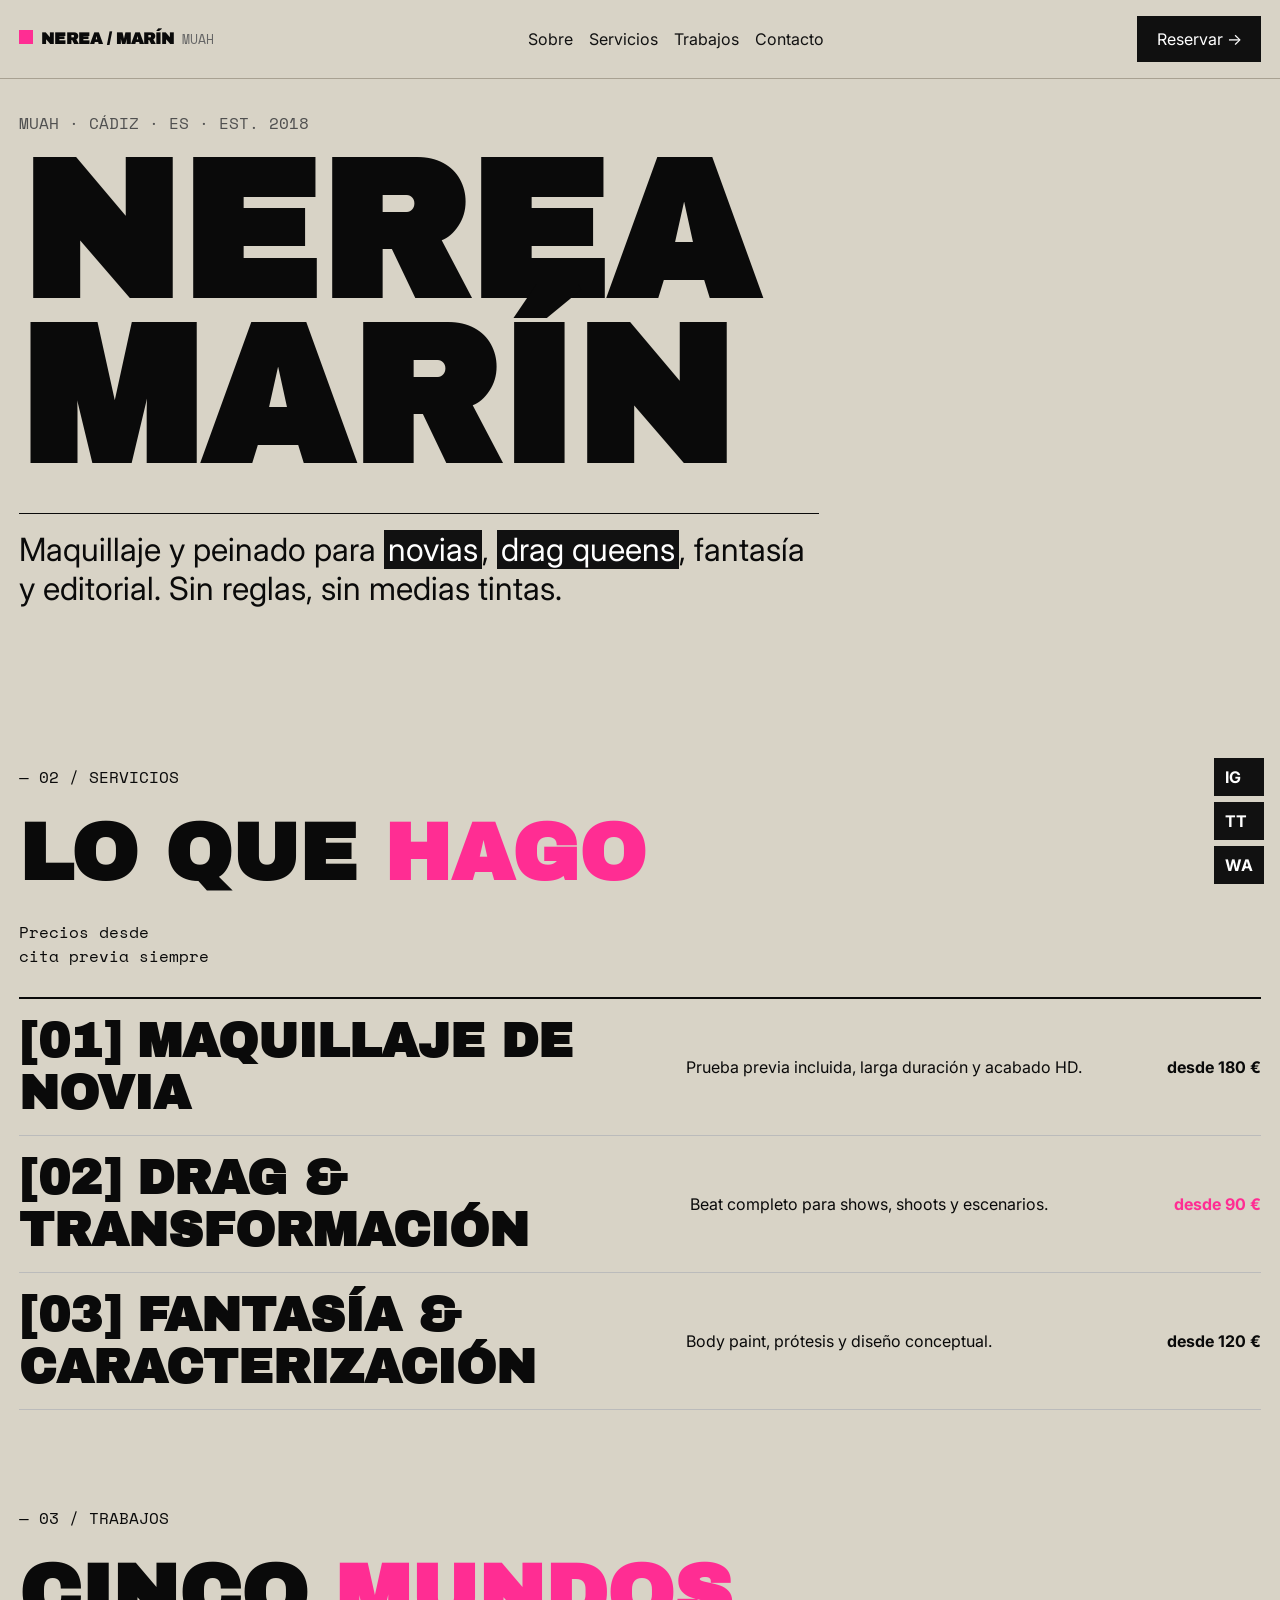
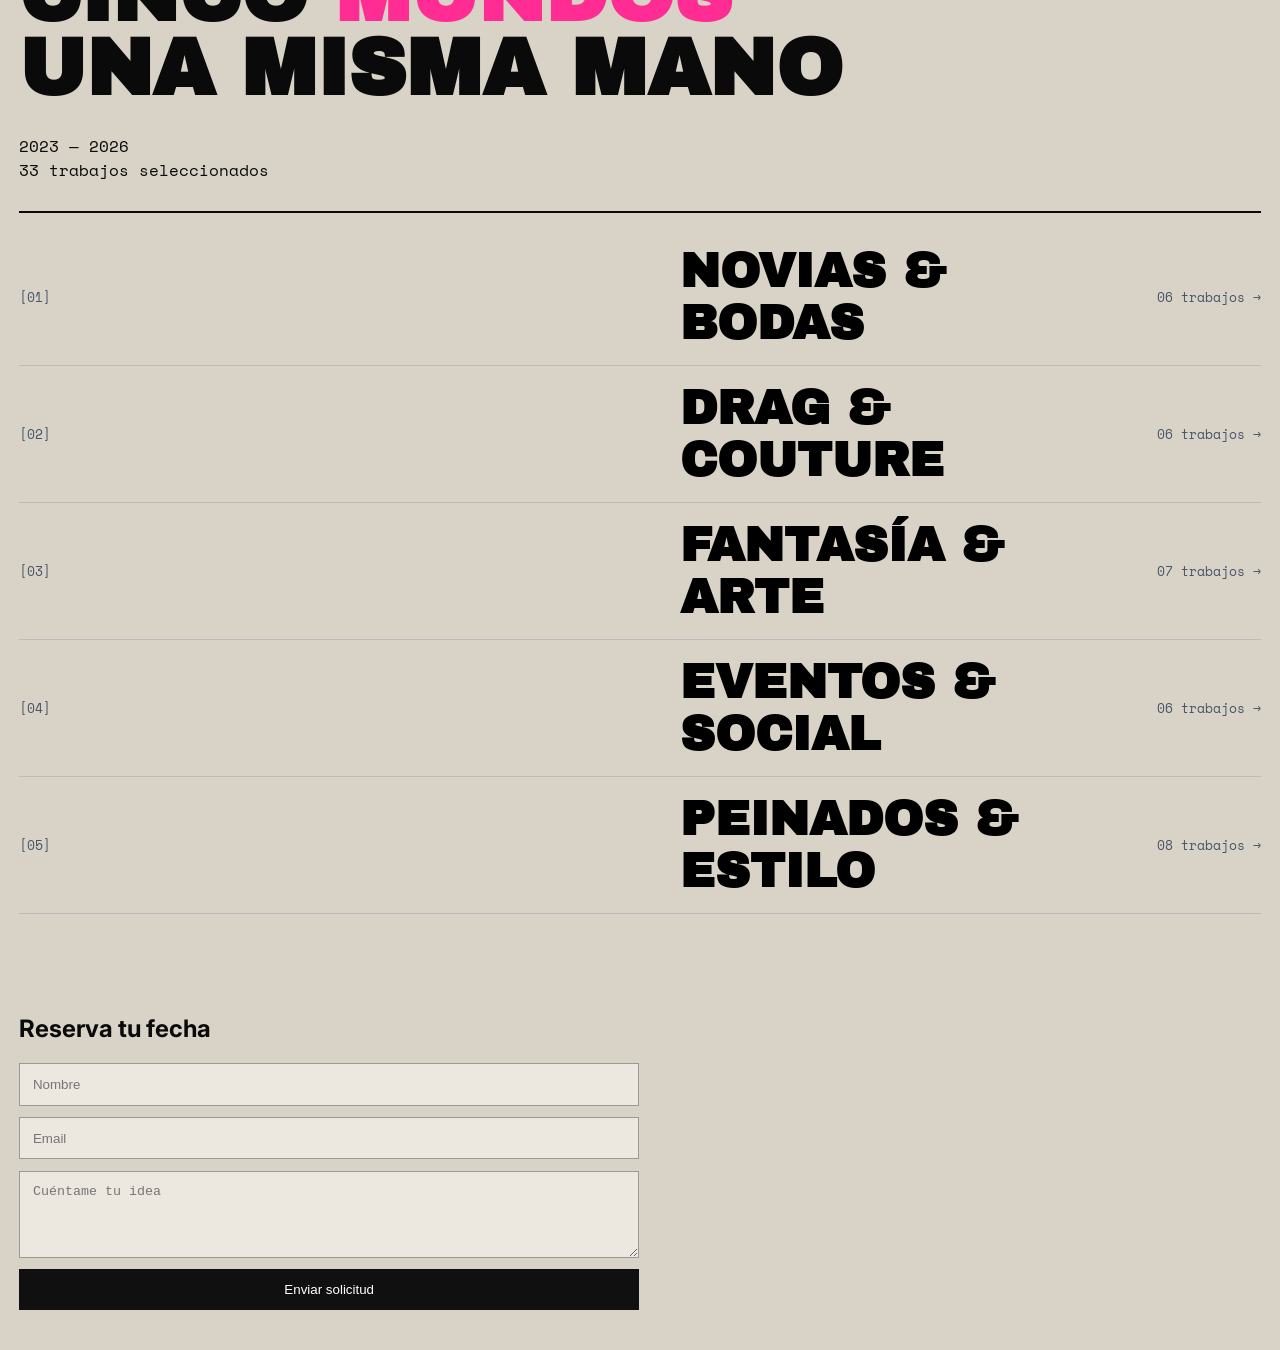
==== commit 864cc4b4: "Refine portfolio to bold editorial style inspired by reference" ====
--- a/portfolio.html
+++ b/portfolio.html
@@ -1,112 +1,11 @@
-<!doctype html>
-<html lang="es">
-<head>
-  <meta charset="UTF-8" />
-  <meta name="viewport" content="width=device-width, initial-scale=1.0" />
-  <meta name="description" content="Portfolio premium de maquilladora y peluquera profesional: novias, drag, fantasía y editoriales." />
-  <title>Portfolio Visual | Maquillaje & Peluquería</title>
-  <link rel="preconnect" href="https://fonts.googleapis.com" />
-  <link rel="preconnect" href="https://fonts.gstatic.com" crossorigin />
-  <link href="https://fonts.googleapis.com/css2?family=Montserrat:wght@300;400;500;700&family=Playfair+Display:wght@500;700&display=swap" rel="stylesheet" />
-  <link rel="stylesheet" href="portfolio.css" />
-</head>
-<body>
-  <header class="hero" id="inicio">
-    <div class="hero-content fade-in visible">
-      <span class="pill">Maquilladora y Peluquera Profesional</span>
-      <h1>Arte y Belleza para cada ocasión</h1>
-      <p>Looks de alto impacto, texturas extremas y acabados editoriales. Una propuesta visual potente, sensual y absolutamente personalizada.</p>
-      <div class="hero-actions">
-        <a class="btn-primary" href="#contacto">Reserva tu cita</a>
-        <a class="btn-secondary" href="#editoriales">Ver editoriales</a>
-      </div>
-    </div>
-  </header>
-
-  <main>
-    <section class="section" id="portfolio">
-      <div class="section-head fade-in">
-        <h2>Portfolio destacado</h2>
-        <p>Una selección de trabajos recientes donde maquillaje, peinado y fotografía hablan por sí solos.</p>
-      </div>
-      <div class="filters fade-in" role="tablist" aria-label="Filtros de galería">
-        <button class="filter-btn active" data-filter="all">Todas</button>
-        <button class="filter-btn" data-filter="novias">Novias</button>
-        <button class="filter-btn" data-filter="drag">Drag & Editorial</button>
-        <button class="filter-btn" data-filter="fantasia">Fantasía</button>
-      </div>
-
-      <div class="gallery" id="gallery">
-        <article class="gallery-item fade-in" data-category="novias"><img loading="lazy" src="https://images.unsplash.com/photo-1520854221256-17451cc331bf?auto=format&fit=crop&w=900&q=80" alt="Novia elegante" /></article>
-        <article class="gallery-item fade-in" data-category="drag"><img loading="lazy" src="https://images.unsplash.com/photo-1515886657613-9f3515b0c78f?auto=format&fit=crop&w=900&q=80" alt="Look drag editorial" /></article>
-        <article class="gallery-item fade-in" data-category="fantasia"><img loading="lazy" src="https://images.unsplash.com/photo-1487412720507-e7ab37603c6f?auto=format&fit=crop&w=900&q=80" alt="Fantasía color" /></article>
-        <article class="gallery-item fade-in" data-category="novias"><img loading="lazy" src="https://images.unsplash.com/photo-1525258946800-98cfd641d0de?auto=format&fit=crop&w=900&q=80" alt="Beauty novia" /></article>
-        <article class="gallery-item fade-in" data-category="drag"><img loading="lazy" src="https://images.unsplash.com/photo-1524504388940-b1c1722653e1?auto=format&fit=crop&w=900&q=80" alt="Color editorial" /></article>
-        <article class="gallery-item fade-in" data-category="fantasia"><img loading="lazy" src="https://images.unsplash.com/photo-1494790108377-be9c29b29330?auto=format&fit=crop&w=900&q=80" alt="Retrato fantasía" /></article>
-      </div>
-    </section>
-
-    <section class="section" id="editoriales">
-      <div class="section-head fade-in">
-        <h2>Editoriales realizados</h2>
-        <p>Haz clic en cada sesión para ver todas las fotos del día y el listado de productos utilizados.</p>
-      </div>
-      <div class="editorial-grid">
-        <button class="editorial-card fade-in" data-editorial="luz-dorada">
-          <img src="https://images.unsplash.com/photo-1521572163474-6864f9cf17ab?auto=format&fit=crop&w=1000&q=80" alt="Editorial Luz Dorada" loading="lazy" />
-          <span><strong>Luz Dorada</strong> · Abril 2026</span>
-        </button>
-        <button class="editorial-card fade-in" data-editorial="neon-drag">
-          <img src="https://images.unsplash.com/photo-1519699047748-de8e457a634e?auto=format&fit=crop&w=1000&q=80" alt="Editorial Neon Drag" loading="lazy" />
-          <span><strong>Neon Drag</strong> · Marzo 2026</span>
-        </button>
-        <button class="editorial-card fade-in" data-editorial="bosque-fantasia">
-          <img src="https://images.unsplash.com/photo-1522335789203-aabd1fc54bc9?auto=format&fit=crop&w=1000&q=80" alt="Editorial Bosque Fantasía" loading="lazy" />
-          <span><strong>Bosque Fantasía</strong> · Enero 2026</span>
-        </button>
-      </div>
-    </section>
-
-    <section class="section services" id="servicios">
-      <div class="section-head fade-in"><h2>Servicios</h2></div>
-      <ul class="service-list">
-        <li class="fade-in">Peluquería profesional para eventos y campañas</li>
-        <li class="fade-in">Maquillaje social, novias y shooting editorial</li>
-        <li class="fade-in">Pruebas de novia premium (look completo)</li>
-        <li class="fade-in">Caracterización creativa y fantasía</li>
-      </ul>
-    </section>
-
-    <section class="section contact" id="contacto">
-      <div class="section-head fade-in"><h2>Contacto</h2><p>Cuéntame fecha, estilo y tipo de evento.</p></div>
-      <form class="contact-form fade-in">
-        <label>Nombre <input required type="text" /></label>
-        <label>Email <input required type="email" /></label>
-        <label>Tipo de servicio <input type="text" placeholder="Novia, editorial, drag, fantasía..." /></label>
-        <label>Mensaje <textarea rows="4" required></textarea></label>
-        <button class="btn-primary" type="submit">Solicitar presupuesto</button>
-      </form>
-    </section>
-  </main>
-
-  <aside class="social-float" aria-label="Redes sociales">
-    <a href="https://instagram.com" target="_blank" rel="noopener noreferrer" aria-label="Instagram">Instagram</a>
-    <a href="https://tiktok.com" target="_blank" rel="noopener noreferrer" aria-label="TikTok">TikTok</a>
-    <a href="https://wa.me/34600000000?text=Hola%2C%20quiero%20reservar%20una%20cita" target="_blank" rel="noopener noreferrer" aria-label="WhatsApp">WhatsApp</a>
-  </aside>
-
-  <dialog id="editorialModal" class="modal">
-    <button class="modal-close" id="closeModal" aria-label="Cerrar">×</button>
-    <div class="modal-content">
-      <h3 id="modalTitle"></h3>
-      <p id="modalDate"></p>
-      <div id="modalGallery" class="modal-gallery"></div>
-      <h4>Productos utilizados</h4>
-      <ul id="modalProducts" class="products"></ul>
-      <button id="downloadSheet" class="btn-secondary" type="button">Descargar ficha técnica (PDF)</button>
-    </div>
-  </dialog>
-
-    <script src="portfolio.js"></script>
-</body>
-</html>
+<!doctype html><html lang="es"><head><meta charset="UTF-8"><meta name="viewport" content="width=device-width, initial-scale=1.0"><title>Nerea Marín | MUAH</title><link rel="preconnect" href="https://fonts.googleapis.com"><link rel="preconnect" href="https://fonts.gstatic.com" crossorigin><link href="https://fonts.googleapis.com/css2?family=Archivo+Black&family=Inter:wght@400;500;700&family=Space+Mono:wght@400;700&display=swap" rel="stylesheet"><link rel="stylesheet" href="portfolio.css"></head><body>
+<header class="topbar"><div class="brand"><span class="dot"></span><strong>NEREA / MARÍN</strong><small>MUAH</small></div><nav><a href="#sobre">Sobre</a><a href="#servicios">Servicios</a><a href="#trabajos">Trabajos</a><a href="#contacto">Contacto</a></nav><a class="reserve" href="#contacto">Reservar →</a></header>
+<section class="hero"><p class="meta">MUAH · CÁDIZ · ES · EST. 2018</p><h1>NEREA <span>MARÍN</span></h1><p class="lead">Maquillaje y peinado para <mark>novias</mark>, <mark>drag queens</mark>, fantasía y editorial. Sin reglas, sin medias tintas.</p></section>
+<main>
+<section id="servicios" class="block"><div class="block-top"><p>— 02 / SERVICIOS</p><h2>LO QUE <span>HAGO</span></h2><p>Precios desde<br>cita previa siempre</p></div><div class="rows"><article><b>[01] MAQUILLAJE DE NOVIA</b><p>Prueba previa incluida, larga duración y acabado HD.</p><strong>desde 180 €</strong></article><article><b>[02] DRAG & TRANSFORMACIÓN</b><p>Beat completo para shows, shoots y escenarios.</p><strong class="accent">desde 90 €</strong></article><article><b>[03] FANTASÍA & CARACTERIZACIÓN</b><p>Body paint, prótesis y diseño conceptual.</p><strong>desde 120 €</strong></article></div></section>
+<section id="trabajos" class="block"><div class="block-top"><p>— 03 / TRABAJOS</p><h2>CINCO <span>MUNDOS</span><br>UNA MISMA MANO</h2><p>2023 — 2026<br>33 trabajos seleccionados</p></div><div class="category-list"><button class="cat" data-editorial="novias"><span>[01]</span><b>NOVIAS & BODAS</b><em>06 trabajos →</em></button><button class="cat" data-editorial="drag"><span>[02]</span><b>DRAG & COUTURE</b><em>06 trabajos →</em></button><button class="cat" data-editorial="fantasia"><span>[03]</span><b>FANTASÍA & ARTE</b><em>07 trabajos →</em></button><button class="cat" data-editorial="social"><span>[04]</span><b>EVENTOS & SOCIAL</b><em>06 trabajos →</em></button><button class="cat" data-editorial="peluqueria"><span>[05]</span><b>PEINADOS & ESTILO</b><em>08 trabajos →</em></button></div></section>
+<section id="contacto" class="block contact"><h2>Reserva tu fecha</h2><form><input placeholder="Nombre" required><input type="email" placeholder="Email" required><textarea placeholder="Cuéntame tu idea" rows="4"></textarea><button class="reserve" type="submit">Enviar solicitud</button></form></section>
+</main>
+<aside class="social-float"><a href="https://instagram.com" target="_blank" rel="noopener">IG</a><a href="https://tiktok.com" target="_blank" rel="noopener">TT</a><a href="https://wa.me/34600000000" target="_blank" rel="noopener">WA</a></aside>
+<dialog id="editorialModal" class="modal"><button id="closeModal" class="close">×</button><h3 id="modalTitle"></h3><p id="modalInfo"></p><div id="modalGallery" class="modal-gallery"></div><h4>Productos utilizados</h4><ul id="modalProducts"></ul></dialog>
+<script src="portfolio.js"></script></body></html>
--- a/portfolio.css
+++ b/portfolio.css
@@ -1,21 +1,11 @@
-:root{--bg:#09050a;--panel:#130a17;--panel2:#1f0f1f;--text:#ffeef8;--muted:#d9b8ca;--hot:#ff3ea5;--violet:#8b5cf6;--gold:#ffc06d}
-*{box-sizing:border-box}body{margin:0;background:radial-gradient(circle at 20% 0%,#2b0d30 0%,var(--bg) 48%);color:var(--text);font-family:Montserrat,sans-serif}
-h1,h2,h3,h4{font-family:'Playfair Display',serif}.section{max-width:1200px;margin:auto;padding:4rem 1rem}
-.hero{min-height:100vh;padding:2rem 1rem;display:grid;place-items:center;background:linear-gradient(130deg,rgba(10,0,15,.86),rgba(20,4,25,.35)),url('https://images.unsplash.com/photo-1512496015851-a90fb38ba796?auto=format&fit=crop&w=1800&q=80') center/cover}
-.hero-content{text-align:center;max-width:860px}.pill{display:inline-block;border:1px solid var(--hot);color:var(--hot);padding:.3rem .8rem;border-radius:99px}.hero h1{font-size:clamp(2.2rem,8vw,4.4rem);margin:.6rem 0;text-shadow:0 6px 30px #ff3ea55c}
-.hero-actions{display:flex;gap:.8rem;justify-content:center;flex-wrap:wrap}.btn-primary,.btn-secondary{border-radius:999px;padding:.9rem 1.2rem;text-decoration:none;font-weight:700}
-.btn-primary{background:linear-gradient(90deg,var(--hot),#ff7d6d);color:white}.btn-secondary{border:1px solid var(--violet);color:#f3defc}
-.section-head{text-align:center;max-width:760px;margin:0 auto 1.5rem}.filters{display:flex;gap:.5rem;justify-content:center;flex-wrap:wrap}
-.filter-btn{background:#1f1025;border:1px solid #6a347f;color:#e9c9f6;padding:.5rem .9rem;border-radius:999px}.filter-btn.active{background:var(--hot);border-color:var(--hot);color:#fff}
-.gallery{column-count:1;column-gap:1rem}.gallery-item{break-inside:avoid;margin-bottom:1rem}.gallery img,.editorial-card img{width:100%;border-radius:16px;display:block}
-.editorial-grid{display:grid;gap:1rem}.editorial-card{border:0;background:linear-gradient(170deg,#2e1532,#140a18);padding:.5rem;border-radius:18px;color:var(--text);box-shadow:0 12px 30px #0008;text-align:left}
-.editorial-card span{display:block;padding:.7rem .5rem;color:#ffd8f0}.services{background:linear-gradient(180deg,#1a0d1e,#110711);border:1px solid #4d1f44;border-radius:20px}
-.service-list{list-style:none;margin:0;padding:0;display:grid;gap:.7rem}.service-list li{background:#220f24;padding:.9rem;border-left:4px solid var(--gold)}
-.contact-form{max-width:680px;margin:auto;display:grid;gap:.8rem}label{display:grid;gap:.3rem;font-weight:600}input,textarea{background:#190d1c;color:#fff;border:1px solid #693056;padding:.75rem;border-radius:10px}
-.social-float{position:fixed;right:1rem;bottom:1rem;display:grid;gap:.5rem;z-index:90}.social-float a{padding:.68rem .9rem;background:linear-gradient(100deg,var(--hot),var(--violet));color:#fff;font-weight:700;text-decoration:none;border-radius:999px}
-.modal{width:min(1200px,96vw);height:min(92vh,1000px);overflow:auto;border:none;border-radius:22px;background:linear-gradient(180deg,#11080f,#130918);color:#fff}.modal::backdrop{background:rgba(0,0,0,.78)}
-.modal-content{padding:1.2rem}.modal-close{position:sticky;top:.3rem;float:right;border:none;background:#ffffff15;color:#fff;width:42px;height:42px;border-radius:50%;font-size:1.6rem;cursor:pointer}
-.modal-gallery{display:grid;grid-template-columns:1fr;gap:.8rem;margin:1rem 0}.modal-gallery img{width:100%;border-radius:14px;display:block}
-.products{display:grid;gap:.4rem;padding-left:1rem}.fade-in{opacity:0;transform:translateY(20px);transition:.6s}.fade-in.visible{opacity:1;transform:none}
-@media(min-width:760px){.gallery{column-count:2}.editorial-grid{grid-template-columns:repeat(3,1fr)}.modal-gallery{grid-template-columns:repeat(2,1fr)}}
-@media(min-width:1100px){.gallery{column-count:3}.modal-gallery{grid-template-columns:repeat(3,1fr)}}
+:root{--bg:#d8d3c6;--text:#0a0a0a;--line:#a8a192;--pink:#ff2d93}*{box-sizing:border-box}body{margin:0;font-family:Inter,sans-serif;background:var(--bg);color:var(--text)}
+.topbar{display:flex;justify-content:space-between;align-items:center;padding:1rem 1.2rem;border-bottom:1px solid var(--line);position:sticky;top:0;background:var(--bg);z-index:30}.brand{display:flex;gap:.5rem;align-items:baseline}.dot{width:14px;height:14px;background:var(--pink);display:inline-block}.brand strong{font-family:'Archivo Black',sans-serif}.brand small{font-family:'Space Mono',monospace;color:#666}
+nav{display:none;gap:1rem}nav a{color:#121212;text-decoration:none}.reserve{background:#101010;color:#fff;padding:.8rem 1.2rem;text-decoration:none;border:none}
+.hero{padding:1rem 1.2rem 3rem;min-height:70vh}.meta{font-family:'Space Mono',monospace;color:#505050}.hero h1{font-family:'Archivo Black',sans-serif;font-size:clamp(3rem,16vw,12rem);line-height:.86;margin:1rem 0}.hero h1 span{display:block}.lead{font-size:clamp(1.2rem,3vw,2rem);max-width:800px;border-top:1px solid var(--text);padding-top:1rem}.lead mark{background:#111;color:#fff;padding:0 .25rem}
+.block{padding:2.5rem 1.2rem}.block-top{display:grid;gap:.8rem;border-bottom:2px solid var(--text);padding-bottom:.8rem}.block-top h2{font-family:'Archivo Black';font-size:clamp(2rem,8vw,5rem);line-height:.92;margin:0}.block-top h2 span{color:var(--pink)}.block-top p{font-family:'Space Mono'}
+.rows article,.cat{display:grid;grid-template-columns:1.4fr 1fr auto;gap:1rem;align-items:center;padding:1rem 0;border-bottom:1px solid #bbb;background:none;border-left:none;border-right:none;border-top:none;width:100%;text-align:left}.rows b,.cat b{font-family:'Archivo Black';font-size:clamp(1.2rem,4vw,3rem)}.rows .accent{color:var(--pink)}
+.category-list{margin-top:1rem}.cat span,.cat em{font-family:'Space Mono';font-style:normal;color:#475569}
+.contact form{display:grid;gap:.7rem;max-width:620px}input,textarea{padding:.8rem;border:1px solid #999;background:#ece8df}
+.social-float{position:fixed;right:1rem;bottom:1rem;display:grid;gap:.4rem}.social-float a{background:#111;color:#fff;padding:.55rem .7rem;text-decoration:none;font-weight:700}
+.modal{width:min(1200px,96vw);border:none;padding:1rem;background:#f1ede4}.modal-gallery{display:grid;grid-template-columns:1fr;gap:.6rem}.modal-gallery img{width:100%;display:block}.close{float:right;background:none;border:none;font-size:2rem}
+@media(min-width:900px){nav{display:flex}.modal-gallery{grid-template-columns:repeat(3,1fr)}}
